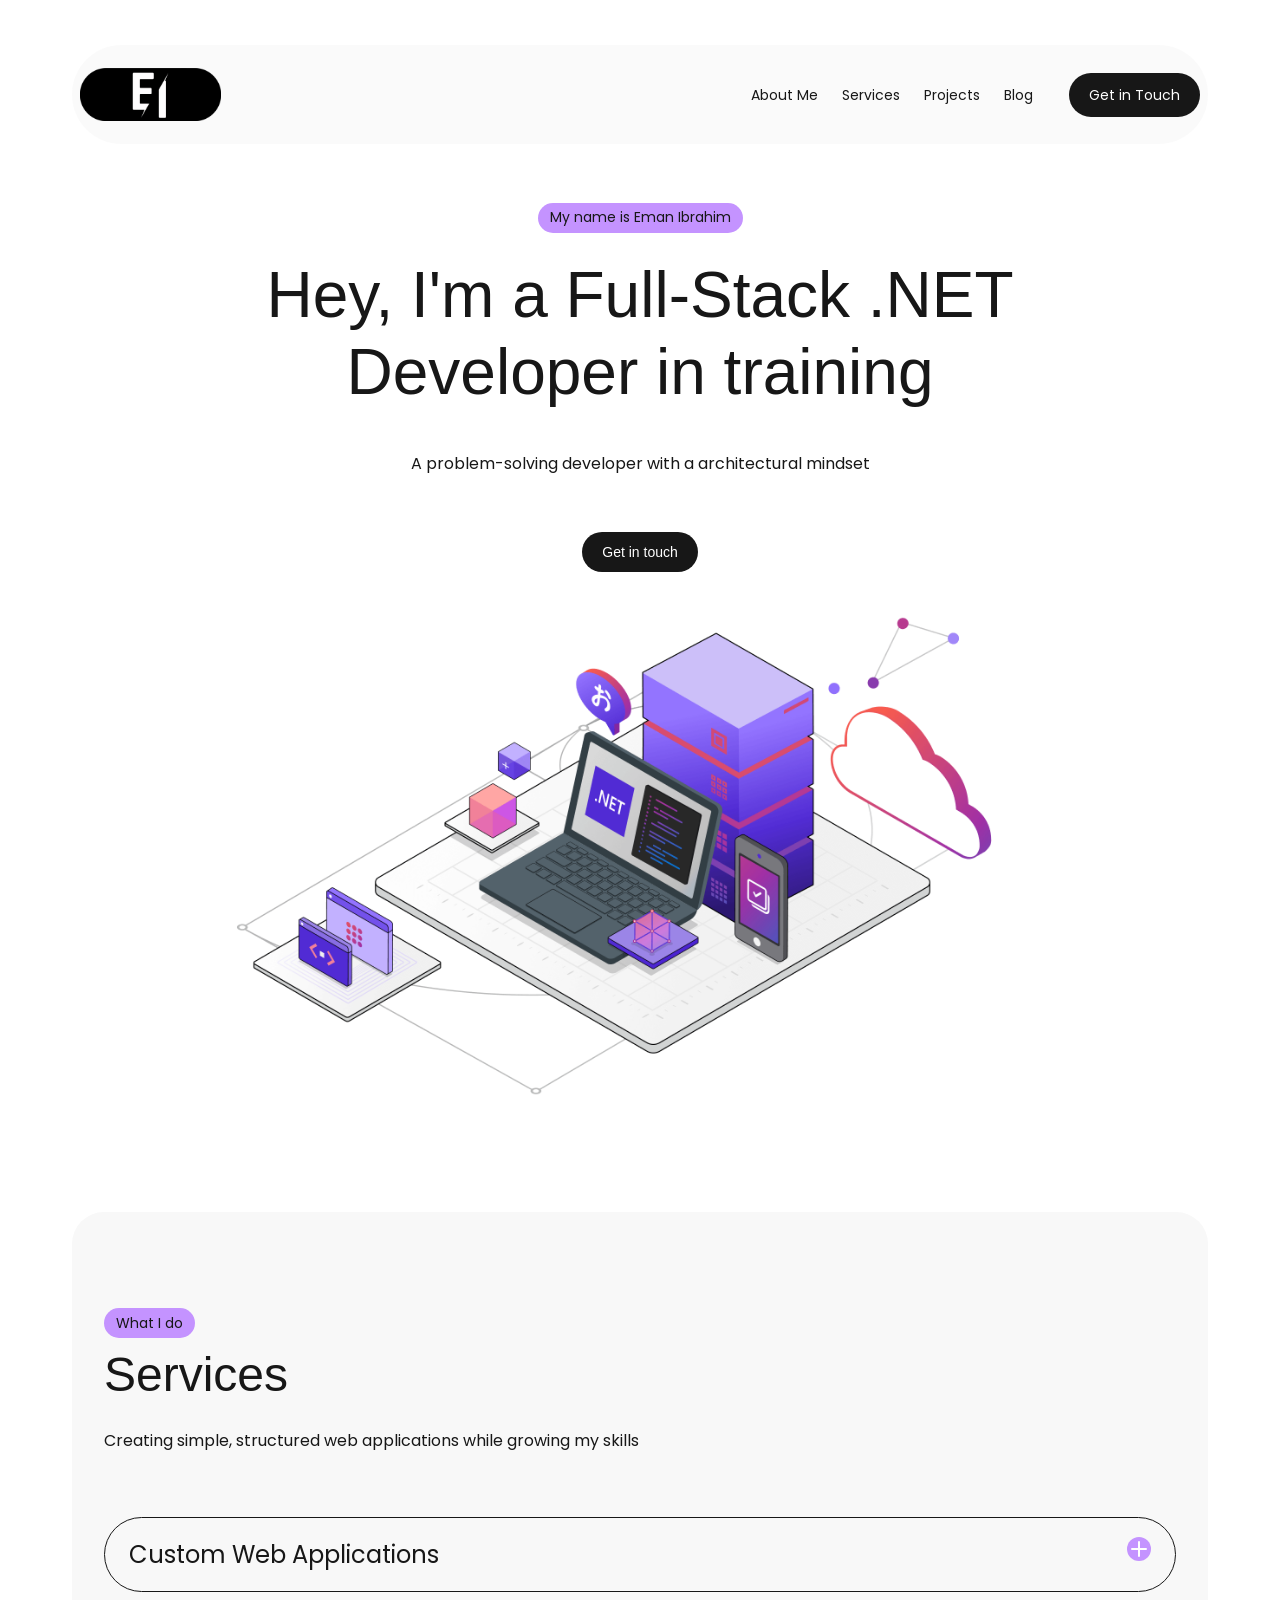
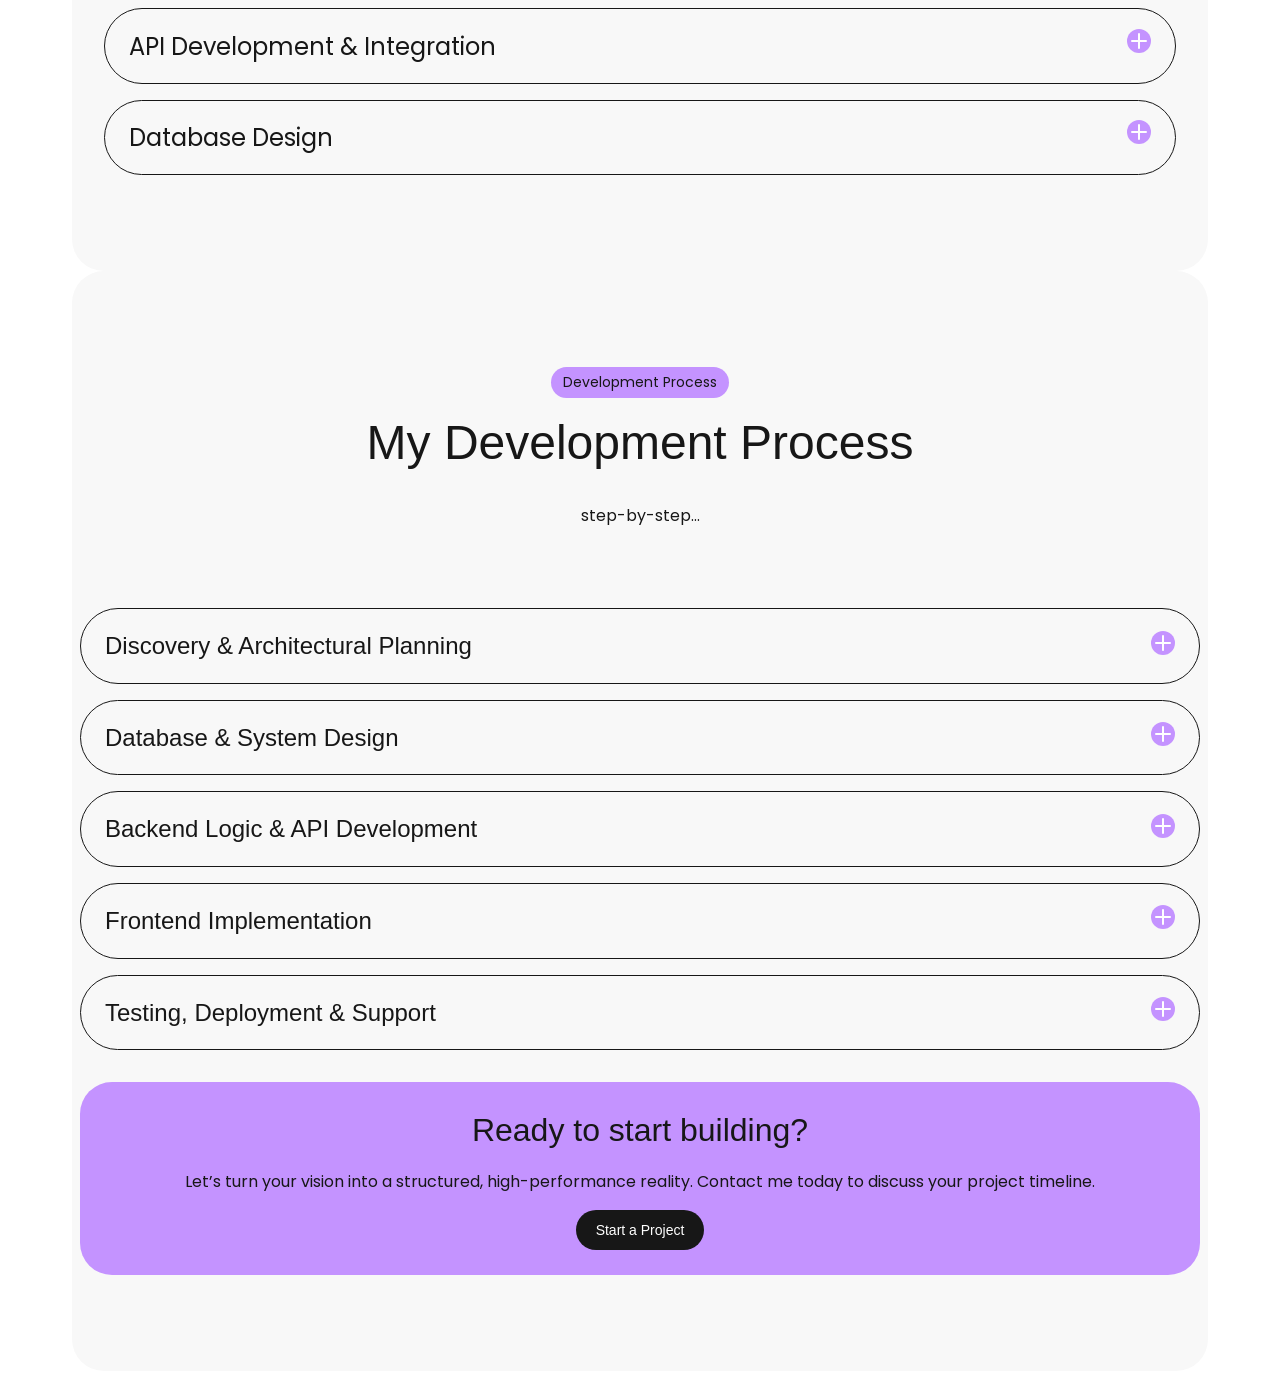
==== index.html @ 338d2e6a "Accordion (prosses-service) - JS/Nav" ====
<!doctype html>
<html lang="en">
  <head>
    <meta charset="UTF-8" />
    <meta name="viewport" content="width=device-width, initial-scale=1.0" />
    <title>Eman Ibrahim</title>
    <link
      rel="icon"
      type="image/x-icon"
      href="./assets/images/icons/favicon-16x16.png"
    />
    <link rel="stylesheet" href="./assets/css/main.css" />
  </head>
  <body>
    <!-- Navigation -->
    <nav id="navigation" class="rounded-none"></nav>

    <main>
      <!-- Hero -->
      <section class="hero flex-column">
        <div class="hero-head flex-column">
          <span class="tag text-tag rounded-none">My name is Eman Ibrahim</span>
          <h1 class="hero-heading">
            Hey, I'm a Full-Stack .NET Developer in training
          </h1>
          <p class="hero-text">
            A problem-solving developer with a architectural mindset
          </p>
          <button class="button button-primary rounded-none">
            Get in touch
          </button>
        </div>
        <img
          src="./assets/images/hero img.png"
          alt="Full-Stack .NET Developer"
          class="hero-img rounded-none"
        />
      </section>

      <!-- Services -->
      <section class="services rounded-corner">
        <div class="services-head flex-column">
          <div class="tag text-tag rounded-none">What I do</div>
          <h2>Services</h2>
          <p class="services-text">
            Creating simple, structured web applications while growing my skills
          </p>
        </div>
        <div class="service-cards-container flex-column js-services"></div>
      </section>

      <!-- Development Process -->
      <section class="process flex-column">
        <article class="process-head flex-column">
          <div class="tag text-tag rounded-none">Development Process</div>
          <h2 class="process-heading">My Development Process</h2>
          <p class="process-text">step-by-step...</p>
        </article>
        <div class="process-container js-process-container"></div>
        <article class="process-contact flex-column rounded-corner">
          <h4 class="process-contact-head">Ready to start building?</h4>
          <p class="procces-contact-text">
            Let’s turn your vision into a structured, high-performance reality.
            Contact me today to discuss your project timeline.
          </p>
          <button class="button button-primary rounded-none">
            Start a Project
          </button>
        </article>
      </section>
    </main>
    <footer id="footer"></footer>

    <!-- Scripts -->
    <script src="./assets/js/services.js"></script>
    <script src="./assets/js/process.js"></script>
    <script src="./assets/js/Accordion.js"></script>

    <script src="./assets/js/main.js"></script>
  </body>
</html>
---- assets/css/main.css ----
/* Font Family */
/* --- Poppins Font Family --- */
/* Regular */
@font-face {
    font-family: 'Poppins';
    src: url('./../fonts/Poppins/Poppins-Regular.ttf') format('truetype');
    font-weight: 400;
    font-style: normal;
    font-display: swap;
}
/* Bold */
@font-face {
    font-family: 'Poppins';
    src: url('./../Fonts/Poppins/Poppins-SemiBold.ttf') format('truetype');
    font-weight: 600;
    font-style: normal;
    font-display: swap;
}
/* Light */
@font-face {
    font-family: 'Poppins';
    src: url('./../Fonts/Poppins/Poppins-Medium.ttf') format('truetype');
    font-weight: 500;
    font-style: normal;
    font-display: swap;
}

/* --- Cairo Font Family --- */
/* Regular */
@font-face {
    font-family: 'Cairo';
    src: url('./../Fonts/Cairo/Cairo-Regular.ttf') format('truetype');
    font-weight: 400;
    font-style: normal;
    font-display: swap;
}
/* Bold */
@font-face {
    font-family: 'Cairo';
    src: url('./../Fonts/Cairo/Cairo-Bold.ttf') format('truetype');
    font-weight: 700;
    font-style: normal;
    font-display: swap;
}
/* Light */
@font-face {
    font-family: 'Cairo';
    src: url('./../Fonts/Cairo/Cairo-Medium.ttf') format('truetype');
    font-weight: 500;
    font-style: normal;
    font-display: swap;
}

/* Color Palette - Typography */
:root {
    /*  Color Palette */
    --white: #ffffff;
    --black: #171717;
    --gray: #f2f2f2;
    --lightgray: #f8f8f8;
    --Lavender: 	#c493ff;

    /*  Typography */
    --En-font: 'Poppins', sans-serif;
    --Ar-font: 'Cairo', sans-serif;
    --textsize-large: clamp(1.125rem, 2vw, 1.5rem);
    --textsize-medium: clamp(1rem, 1.5vw, 1.25rem);
    --textsize-regular: 1rem;
    --textsize-small: 0.875rem;
    --textsize-tiny: 0.75rem;
}

/* Heading Text */
h1, h2, h3, h4, h5, h6 {
    margin: 0;
    font-weight: 500;
    color: var(--black);
    line-height: 1.2;
}

h4 ,h5 ,h6 { line-height: 1.4;  font-weight: 500;}
h1 { font-size: clamp(2rem, 8vw, 4rem); }
h2 { font-size: clamp(1.5rem, 6vw, 3rem); }
h3 { font-size: clamp(1.3rem, 5vw, 2.5rem); }
h4 { font-size: clamp(1.25rem, 4vw, 2rem); }
h5 { font-size: clamp(1.25rem, 3vw, 1.5rem); }
h6 { font-size: clamp(0.875rem, 2vw, 1.25rem); }

/* General Settings */
* {
    box-sizing: border-box;
    background-color: transparent;
}

body {
    padding: 0 5%;
    color: var(--black);
    font-family: var(--En-font);
}

/* Section */
section {
    padding-top: 6rem;
    padding-bottom: 6rem;
}

/* Links&Lists */
a {
    text-decoration: none;
    color: var(--black);
}

ul {
    list-style: none;
}

/* Utility Class */
.flex-column {
    display: flex;
    flex-direction: column;
}

.rounded-black {
    border: 1px solid var(--black);
    border-radius: 100rem; 
}

.rounded-none {
    border: none;
    border-radius: 100rem; 
}

.rounded-corner {
    border-radius: 2rem; 
}
.rounded-corner-black {
    border-radius: 3rem; 
    border: 1px solid var(--black);
}

/* Tags */
.tag {
    background-color: var(--Lavender); 
    color: var(--black);
    display: inline-block;
    font-size: var(--textsize-small);
}

.text-tag {
    padding: 0.3rem 0.75rem;
    font-weight: 400;
}

.tool-tag {
    padding: 0.25rem 0.75rem;
    font-weight: 700;
}

/* Buttons */
.button {
    cursor: pointer;
    padding: clamp(0.5rem, 1vw, 0.75rem) clamp(1rem, 3vw, 1.25rem);
    font-size: clamp(var(--textsize-tiny), 2vw, var(--textsize-small));
}

.button-primary {
    background-color: var(--black);
    color: var(--white);
}

.button-secondary {
    background-color: transparent;
    color: var(--black);
}

/* Buttons Hover */
.button-primary:hover{
    color: var(--Lavender);
}

.button-secondary:hover {
    background-color: var(--black);
    color: var(--white);
}

/* Button Link */
.button-link {
    color: var(--black);
    padding: 0.25rem 0;
    font-size: var(--textsize-regular);

    display: flex;
    align-items: center;
    gap: 0.5rem;
    margin-top: 1.5rem;
}

.button-link:hover {
    color: var(--Lavender);
}

/* Accordion-icon */
.accordion-icon svg {
    color: var(--white);
    background-color: var(--Lavender);
}
.accordion-icon svg:hover {
    transition: 0.3s;
    transform: rotate(90deg);
}

/* navigation */
nav {
    display: flex;
    position: sticky;
    justify-content: space-between;
    top: 5%;
    width: 100%;
    align-items: center;
    background: rgba(248, 248, 248, 0.75);
    backdrop-filter: blur(12px);
    padding: 1.3rem 0.5rem;
}

.nav-logo {
    width: 8.8rem;
    display: block;
}

.nav-left {
    display: flex;
    align-items: center;
    justify-content: space-between;
}

.nav-link {
    padding: 0.5rem 0.75rem;
    font-size: var(--textsize-small);
}

.nav-link:hover {
    background-color: var(--Lavender);
}

#nav-button{padding-left: 1.5rem;}

/* Hamburger Menu */
.ham-menu {
    display: none;
}

@media (max-width: 768px) {
    .ham-menu {
        display: block;
        
    }
    .nav-left {
        position: fixed;
        display: flex;
        flex-direction: column;
        width: 100%;
        background-color: var(--lightgray);
        padding: 2rem 0;
        border-radius: 2rem;
        top: -500%;
        gap: 1rem;
        transition: 0.6s;
    }
    .nav-link {font-size: var(--textsize-medium);}
    .nav-left.active{ top: 100%;}

}

/* Hero Section */
.hero, .hero-head{
    align-items: center;
    max-width: 65rem;
    margin-right: auto;
    margin-left: auto;
    text-align: center;
    gap: 1.5rem;
}

.hero-text {
    margin-bottom: 2rem;
}

.hero-img {
    max-width: 100%;
    border-radius: 2rem;
}

/* Services Section */
.services {
    background-color: var(--lightgray);
    padding: 6rem 2rem;
}

.services-head {
    gap: 0.5rem;
    align-items: flex-start;
    margin-bottom: 3rem;
}

.service-cards-container {
    gap: 1rem;
}

.service-card-name {
    padding: 1.2rem 1.5rem;
    display: flex;
    justify-content: space-between;
}

.service-name, .service-description  {
    font-size: var(--textsize-large); 
    margin: 0;
}

.service-card-body {
    display: grid;
    grid-template-columns: repeat(2, 1fr);
    align-items: center;
    gap: 4rem;
    padding: 1.5rem;
}

.service-description {
    font-size: var(--textsize-medium);
}

.service-img {
    aspect-ratio: 15/9;
    object-fit: cover;
    width: 100%;
    height: 100%;
}

.service-card-content {
    align-items: flex-start; 
    gap: clamp(0.5rem, 2vw, 1.5rem);  
    padding: 1.5rem;
}

@media (max-width: 768px) {
    .service-card-body, .service-card-body.active {
        grid-template-columns:1fr;
    }
}

/* Development Process section */
.process{
    background-color: var(--lightgray);
    border-radius: 2rem;
    gap: 2rem;
}

.process-head, .process-container, .process-contact {
    max-width: 70rem;
    margin-right: auto;
    margin-left: auto;
    width: 100%;
} 

.process-head {
    display: flex;
    flex-direction: column;
    align-items: center;
    gap: 1rem;
    margin-bottom: 2rem;

}

.process-container {
    display: grid;
    grid-template-columns: 100%;
    grid-row-gap: 1rem;
}

.process-card {
    border: 1px solid var(--black);
}

.process-card-head {
    display: flex;
    justify-content: space-between;
    padding: 1.25rem 1.5rem;
    transition: max-height 0.3s ease-out, padding 0.3s ease;
    align-items: center;
}

.process-card:has(.process-card-body.active) .accordion-icon svg {
    transform: rotate(-45deg);
    transition: transform 0.3s ease;
}
.process-card-body {
    padding: 0 1.5rem 1rem 1.5rem;
}

.process-contact {
    background-color: var(--Lavender);
    align-items: center;
    text-align: center;
    padding: clamp(0.5rem, 2vw, 2.5rem)  0;
}

/* Accordion for poth process / service */
.process-card-body, .service-card-body{
    display: none;
}

.process-card-body.active, .service-card-body.active {
    display: grid;
}
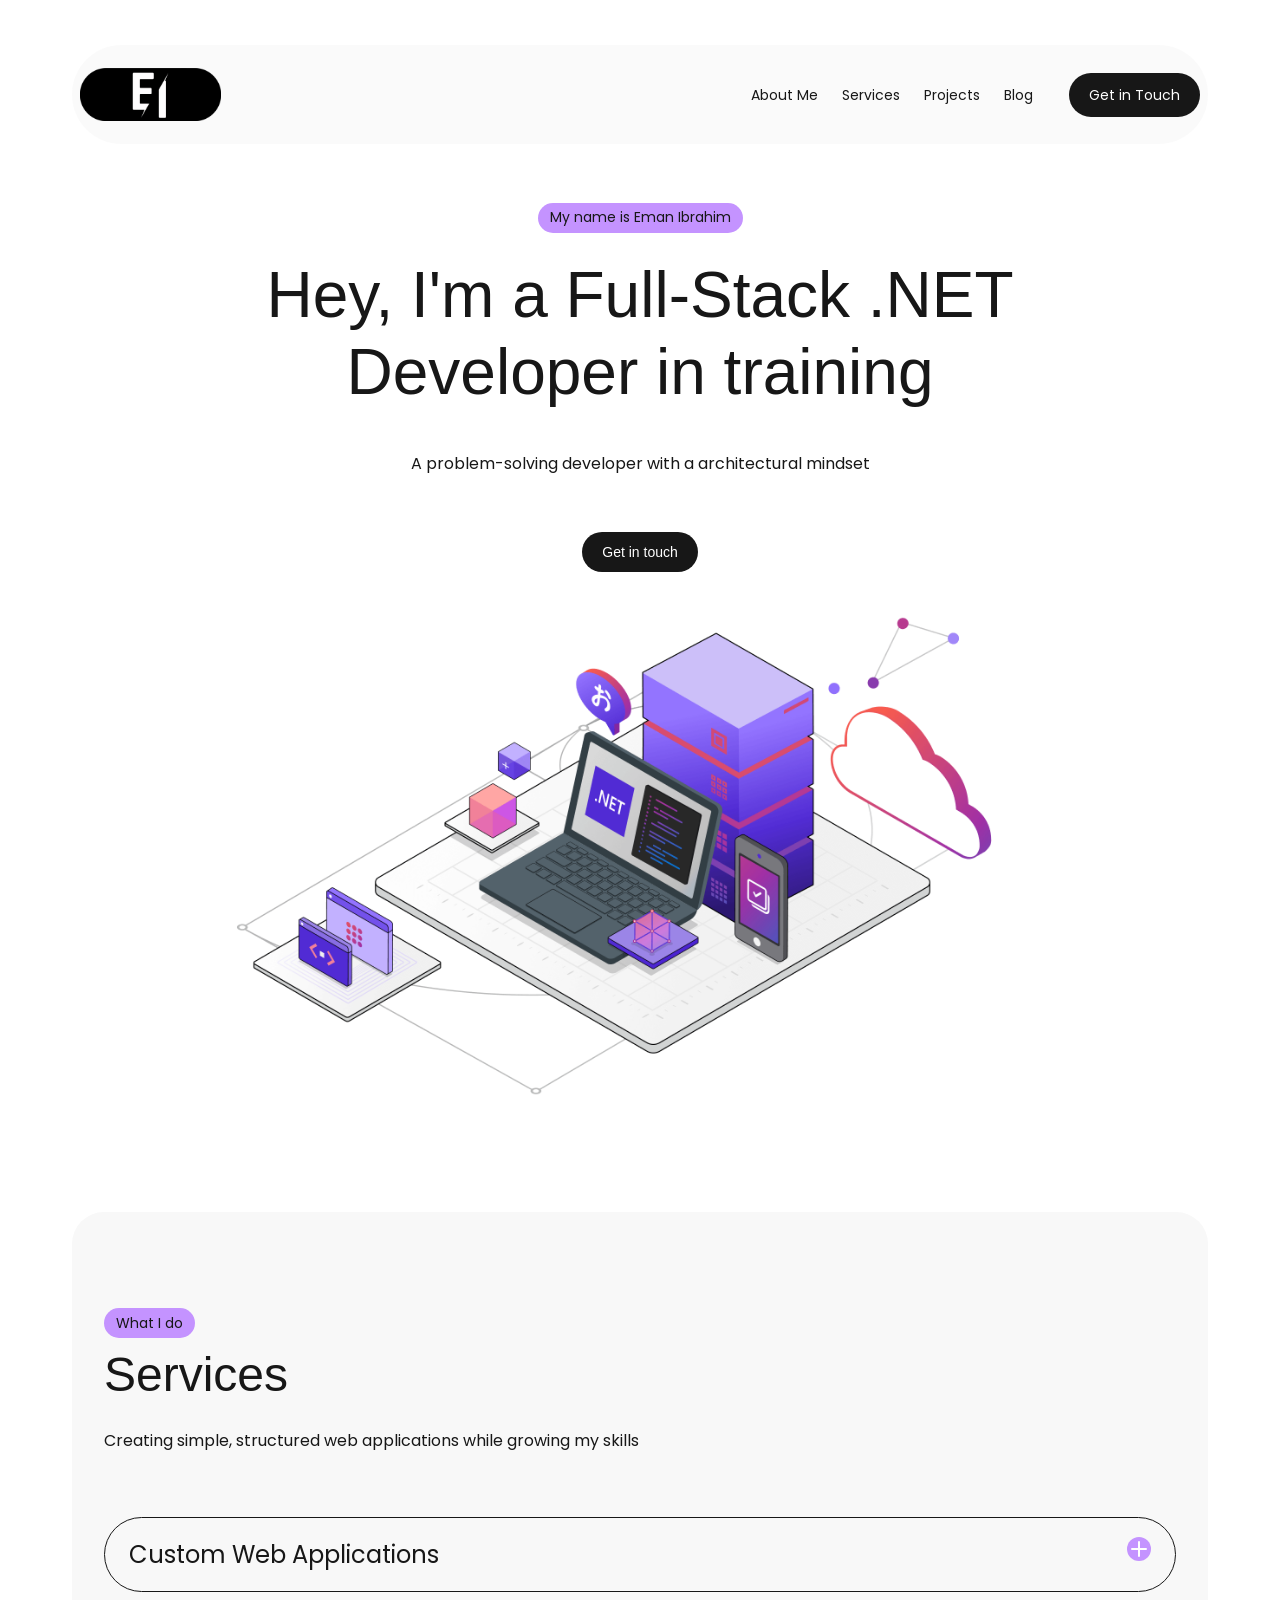
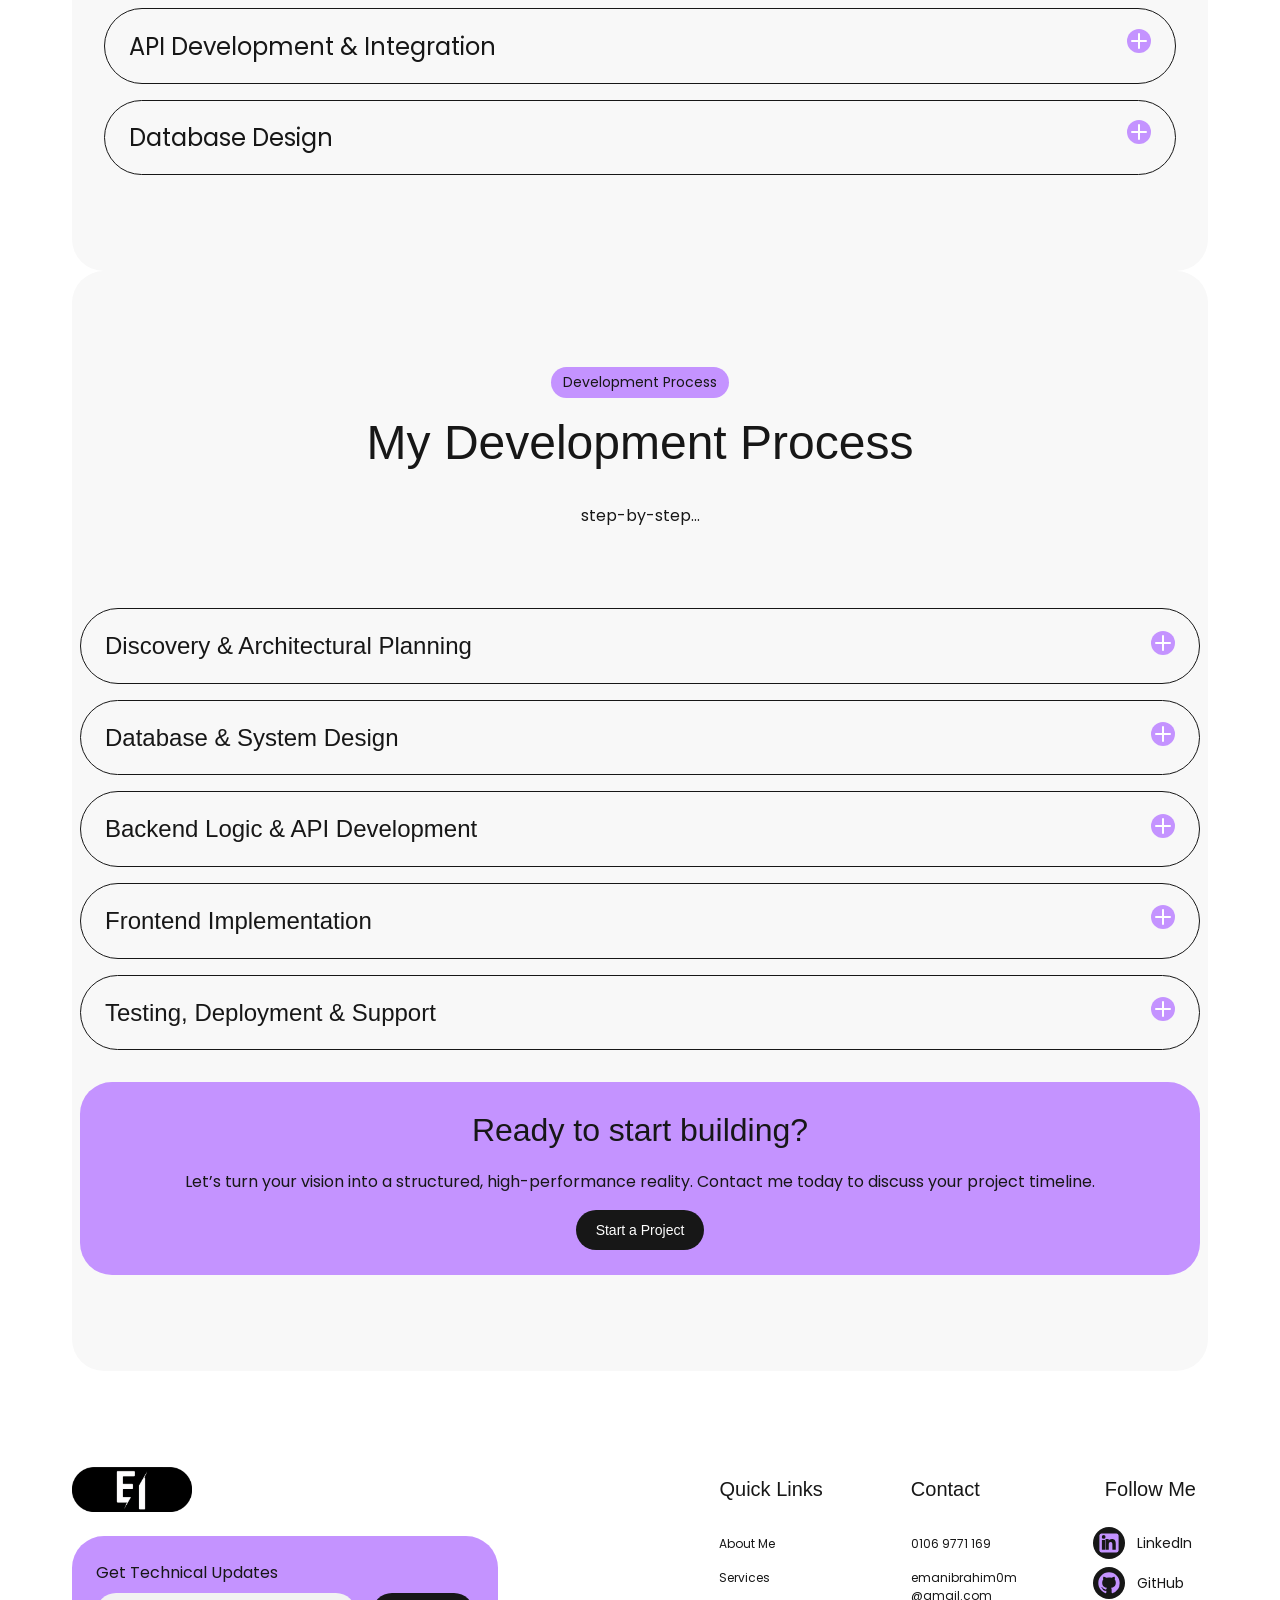
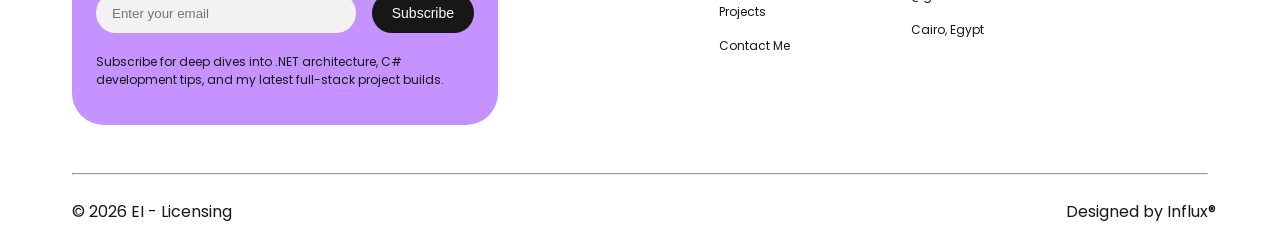
==== commit 426ae0dd: "Footer" ====
--- a/index.html
+++ b/index.html
@@ -69,7 +69,7 @@
         </article>
       </section>
     </main>
-    <footer id="footer"></footer>
+    <div class="footer-container"></div>
 
     <!-- Scripts -->
     <script src="./assets/js/services.js"></script>
--- a/assets/css/main.css
+++ b/assets/css/main.css
@@ -207,6 +207,30 @@
 .accordion-icon svg:hover {
     transition: 0.3s;
     transform: rotate(90deg);
+}
+
+/* Social Links */
+.social-link {
+    display: flex;
+    align-items: center;
+    gap: 0.75rem;
+    color: var(--black);
+    font-size: var(--textsize-small);
+    margin-bottom: 0.5rem;
+}
+
+.social-link svg {
+    color: var(--Lavender);
+    width: 2rem;
+    height: 2rem;
+    display: block;
+    background-color: var(--black);
+    border-radius: 100rem;
+    padding: 0.2rem;
+}
+
+.social-link:hover {
+    filter: brightness(1.5);
 }
 
 /* navigation */
@@ -393,6 +417,7 @@
     transform: rotate(-45deg);
     transition: transform 0.3s ease;
 }
+
 .process-card-body {
     padding: 0 1.5rem 1rem 1.5rem;
 }
@@ -413,4 +438,104 @@
     display: grid;
 }
 
-
+.process-card:hover, .service-card:hover {
+    cursor: pointer;
+}
+
+/* Footer */
+footer {
+    display: grid;
+    grid-template-columns: 0.60fr 1fr; 
+    justify-content: end;
+    margin-top: 6rem;
+}
+
+.footer-left {
+    display: grid;
+    grid-template-columns: repeat(3, max-content); 
+    gap: clamp(1.5rem, 5vw, 7.5rem);
+    flex-wrap: wrap;
+    justify-content: flex-end;
+}
+
+.footer-link-list {
+    display: flex;
+    flex-direction: column;
+    align-items: flex-start;
+}
+
+.footer-link, .footer-heading{
+    color: var(--black);
+    padding: 0.5rem 0.75rem;
+    border-radius: 100rem;
+}
+
+.footer-heading {
+    margin-bottom: 1rem;}
+
+.footer-link:hover {
+    background-color: var(--Lavender);
+}
+
+.footer-right {
+    gap: 1.5rem;
+}
+
+.footer-logo{
+    width: 7.5rem;
+    display: block;
+}
+
+.footer-newsletter {
+    background-color: var(--Lavender);
+    padding: 1.5rem;
+    gap: .5rem;
+}
+
+.footer-form {
+    display: grid;
+    grid-template-columns: 1fr max-content;
+    gap: clamp(0.5rem, 2vw, 1rem);
+}
+
+.footer-input {
+    border: none;
+    background-color: var(--gray);
+    border-radius: 100rem;
+    padding: 0.5rem 1rem;
+    width: 100%;
+    box-sizing: border-box;
+}
+
+.footer-input:focus {
+    outline: 0;
+    box-shadow: 0 0 2px 0 rgba(0, 0, 0, 0.75);
+}
+
+.footer-text, .footer-link {
+    font-size: var(--textsize-tiny);
+}
+
+@media (max-width: 768px) {
+    footer {
+        grid-template-columns: 1fr;
+        gap: 2.5rem; 
+    }
+    .footer-left {
+        justify-content: space-around;
+        gap:  clamp(0.5rem, 2vw, 2rem);
+        
+    }
+}
+
+@media (max-width: 480px) {
+    .footer-left {
+        grid-template-columns: repeat(2, 1fr);
+    }
+    .footer-form {
+        grid-template-columns: 1fr;
+    }
+}
+
+#end p { display: inline-block; } 
+#end p:last-child { position: absolute; right: 5% }
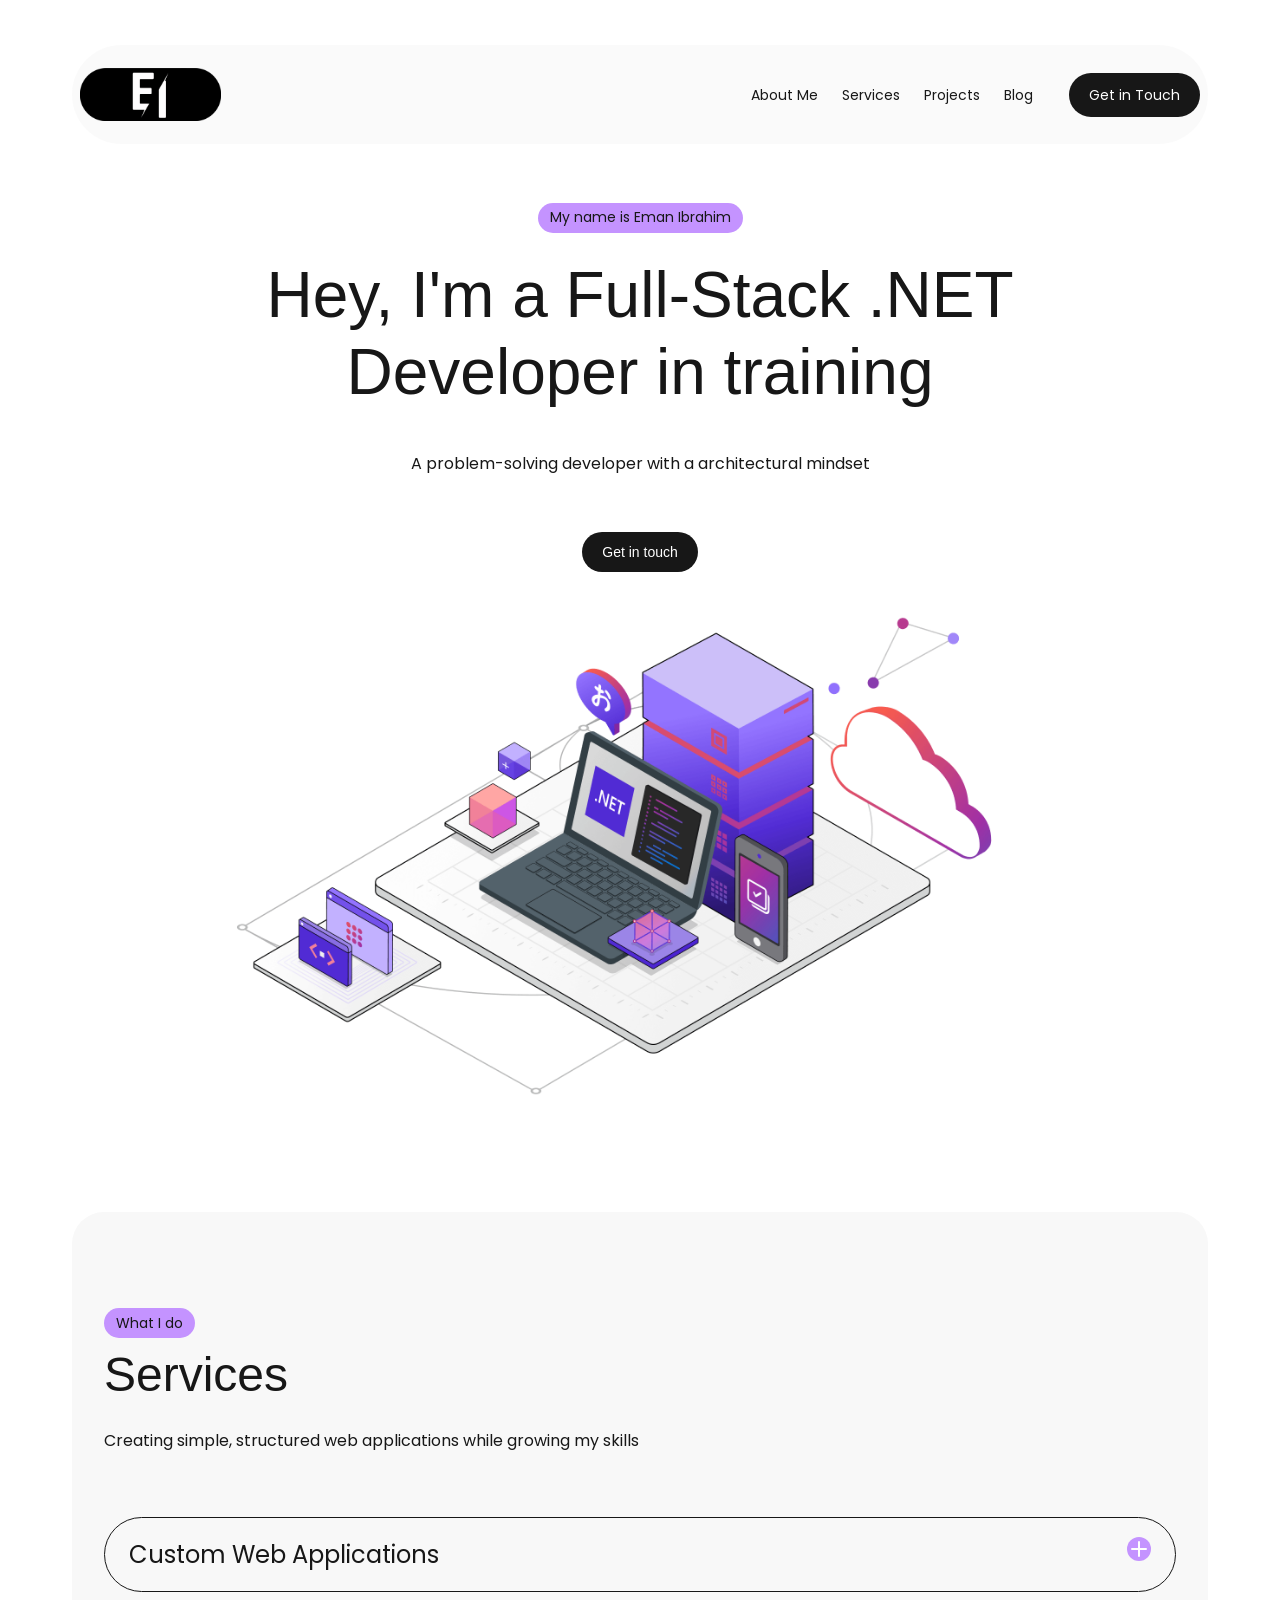
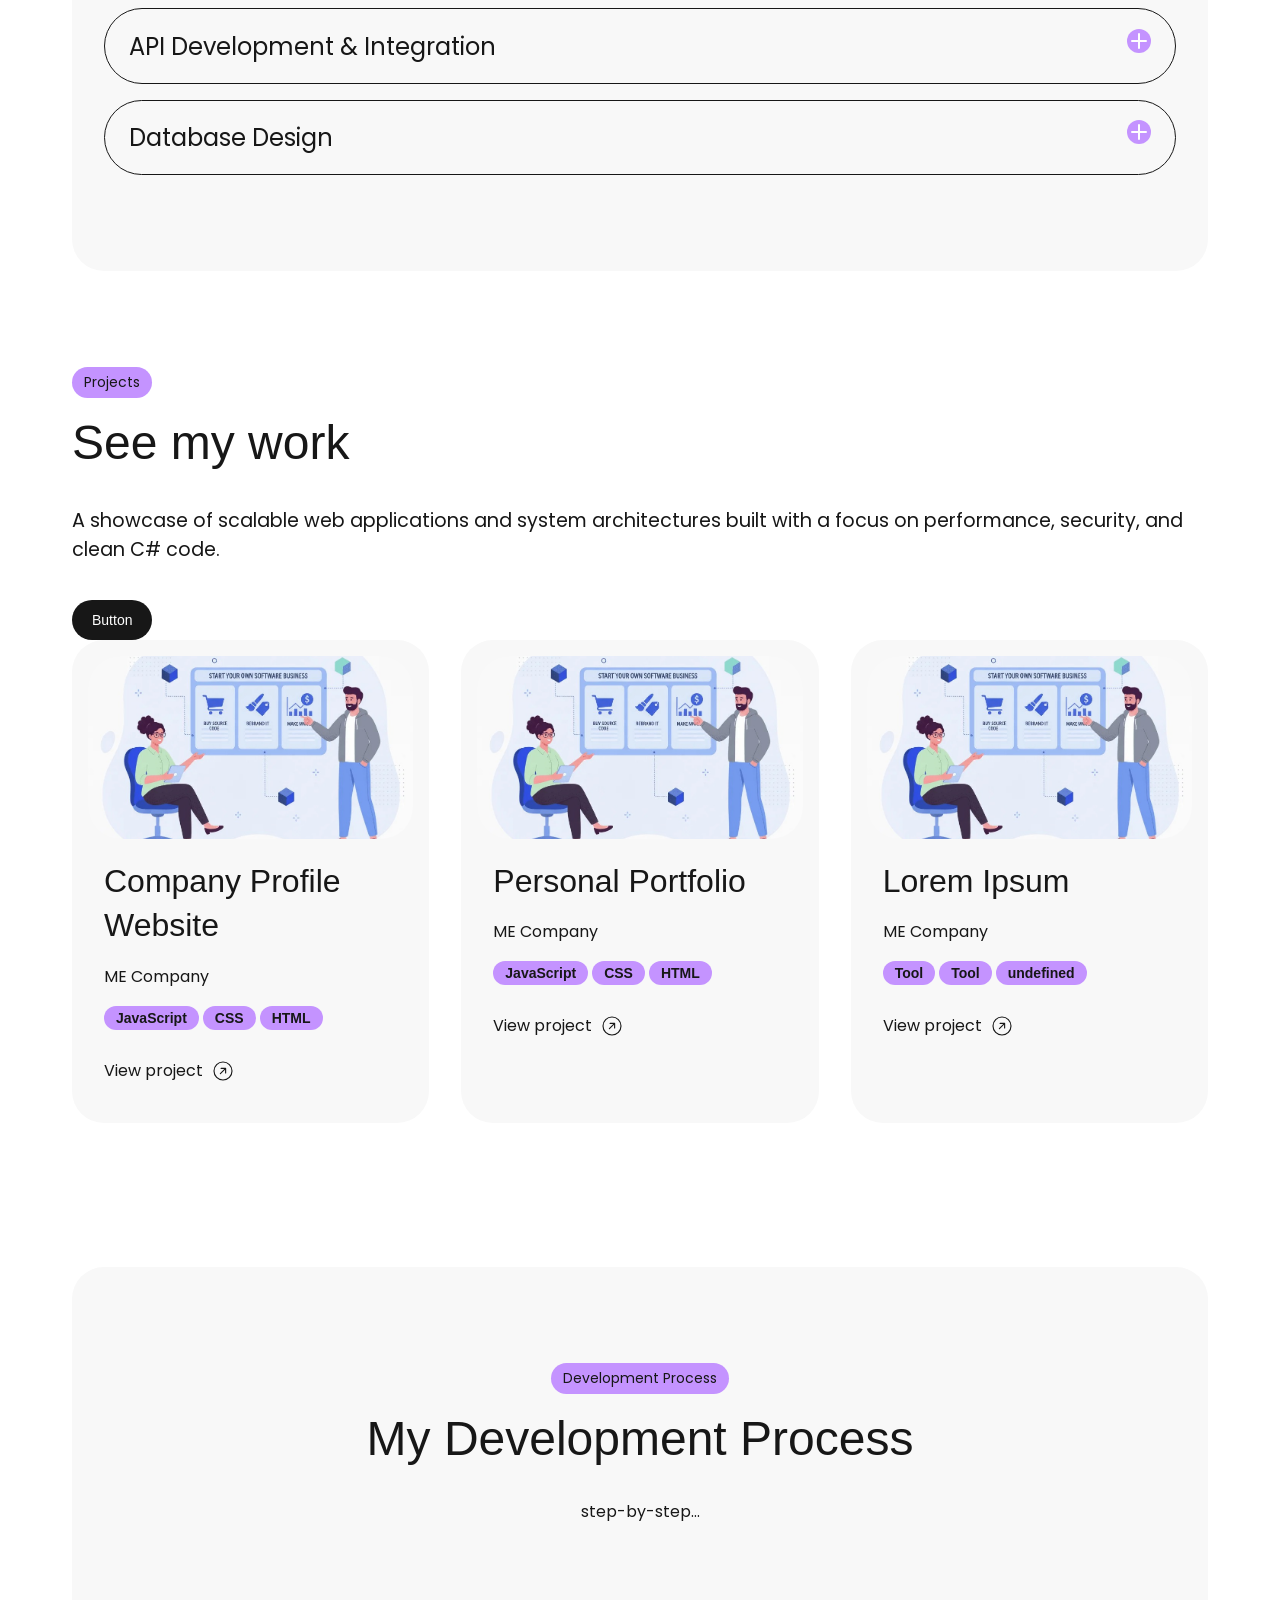
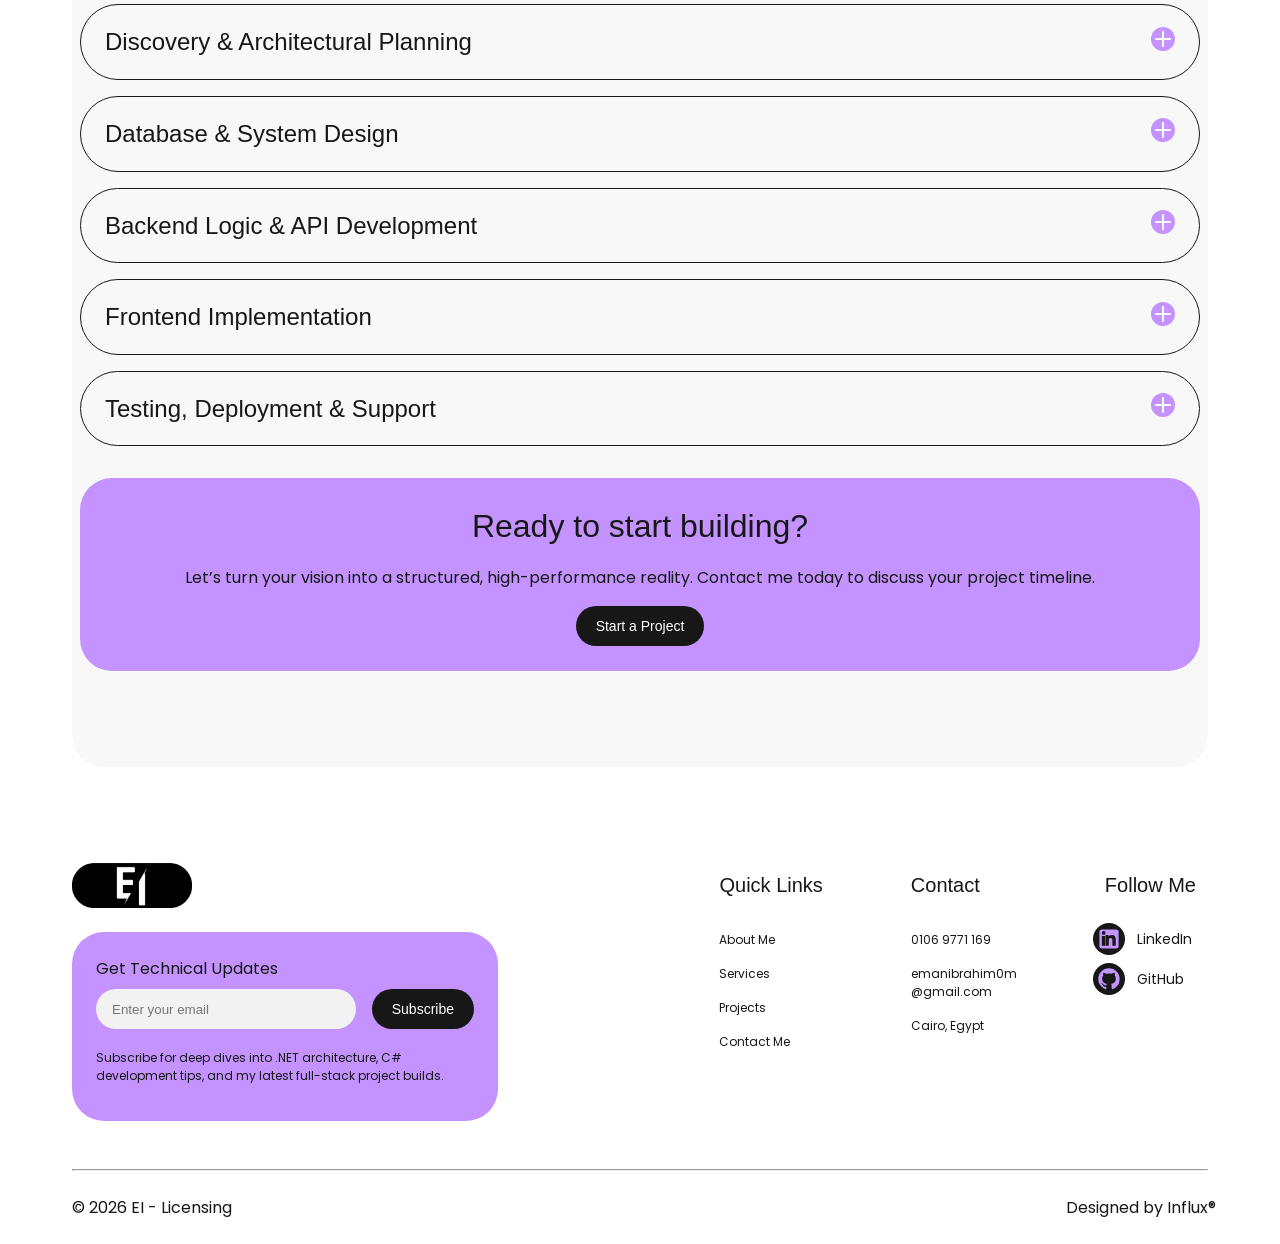
==== commit b09455f4: "Projects Section" ====
--- a/index.html
+++ b/index.html
@@ -49,6 +49,22 @@
         <div class="service-cards-container flex-column js-services"></div>
       </section>
 
+      <!-- Projects -->
+      <section class="Projects">
+        <div class="projects-head">
+          <div class="project-head-left flex-column">
+            <div class="tag text-tag rounded-none">Projects</div>
+            <h2 class="projects-heading">See my work</h2>
+            <p class="project-head-text">
+              A showcase of scalable web applications and system architectures
+              built with a focus on performance, security, and clean C# code.
+            </p>
+          </div>
+          <button class="button button-primary rounded-none">Button</button>
+          <div class="project-cards-container js-project-cards-container"></div>
+        </div>
+      </section>
+
       <!-- Development Process -->
       <section class="process flex-column">
         <article class="process-head flex-column">
@@ -75,6 +91,7 @@
     <script src="./assets/js/services.js"></script>
     <script src="./assets/js/process.js"></script>
     <script src="./assets/js/Accordion.js"></script>
+    <script src="./assets/js/Projects.js"></script>
 
     <script src="./assets/js/main.js"></script>
   </body>
--- a/assets/css/main.css
+++ b/assets/css/main.css
@@ -83,7 +83,7 @@
 h2 { font-size: clamp(1.5rem, 6vw, 3rem); }
 h3 { font-size: clamp(1.3rem, 5vw, 2.5rem); }
 h4 { font-size: clamp(1.25rem, 4vw, 2rem); }
-h5 { font-size: clamp(1.25rem, 3vw, 1.5rem); }
+h5 { font-size: clamp(1rem, 3vw, 1.5rem); }
 h6 { font-size: clamp(0.875rem, 2vw, 1.25rem); }
 
 /* General Settings */
@@ -372,6 +372,67 @@
     }
 }
 
+/* Projects */
+.projects-head {
+    display: flex;
+    justify-content: space-between;
+    align-items: flex-end;
+    flex-wrap: wrap;
+    margin-bottom: 3rem;
+}
+
+.project-head-left {
+    gap: 1rem;
+    align-items: flex-start; 
+    margin-bottom: 1rem;
+}
+
+.project-head-text {
+    font-size: var(--textsize-medium);
+}
+
+.project-cards-container {
+    display: grid;
+    grid-template-columns: repeat(3, 1fr);
+    gap: 2rem;
+}
+
+.project-card {
+    padding: 1rem; 
+    background-color: var(--lightgray);
+}
+
+.project-card:hover {
+    border: 1px solid var(--black);
+}
+
+.project-link {
+    justify-content: right;
+}
+
+.project-img {
+    aspect-ratio: 16 / 9;
+    width: 100%;
+    object-fit: cover;
+}
+
+.project-description {
+    padding: 1.25rem 1rem;
+}
+
+@media (max-width: 768px) {
+    .project-cards-container {
+        grid-template-columns: repeat(2, 1fr);
+    }
+}
+@media (max-width: 568px) {
+    .project-cards-container {
+        grid-template-columns: 1fr;
+        gap: 2rem;
+
+    }
+}
+
 /* Development Process section */
 .process{
     background-color: var(--lightgray);
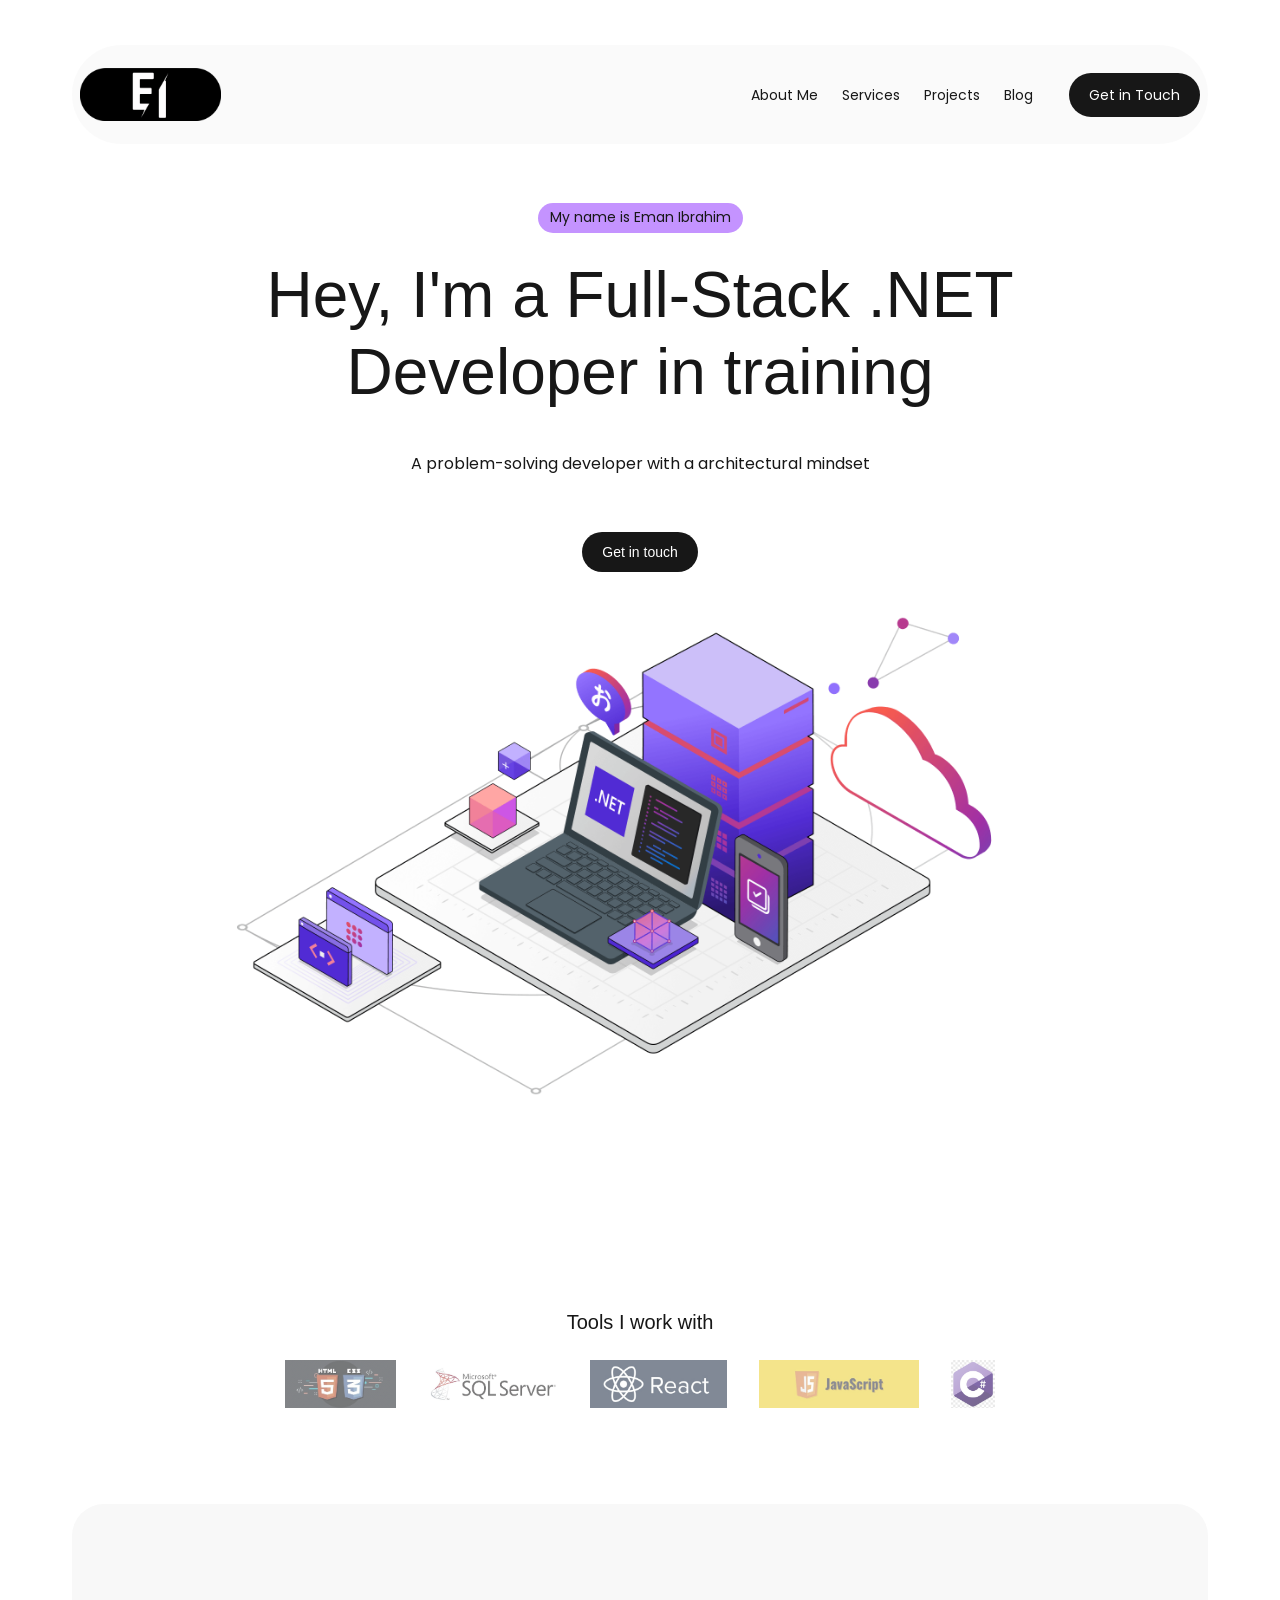
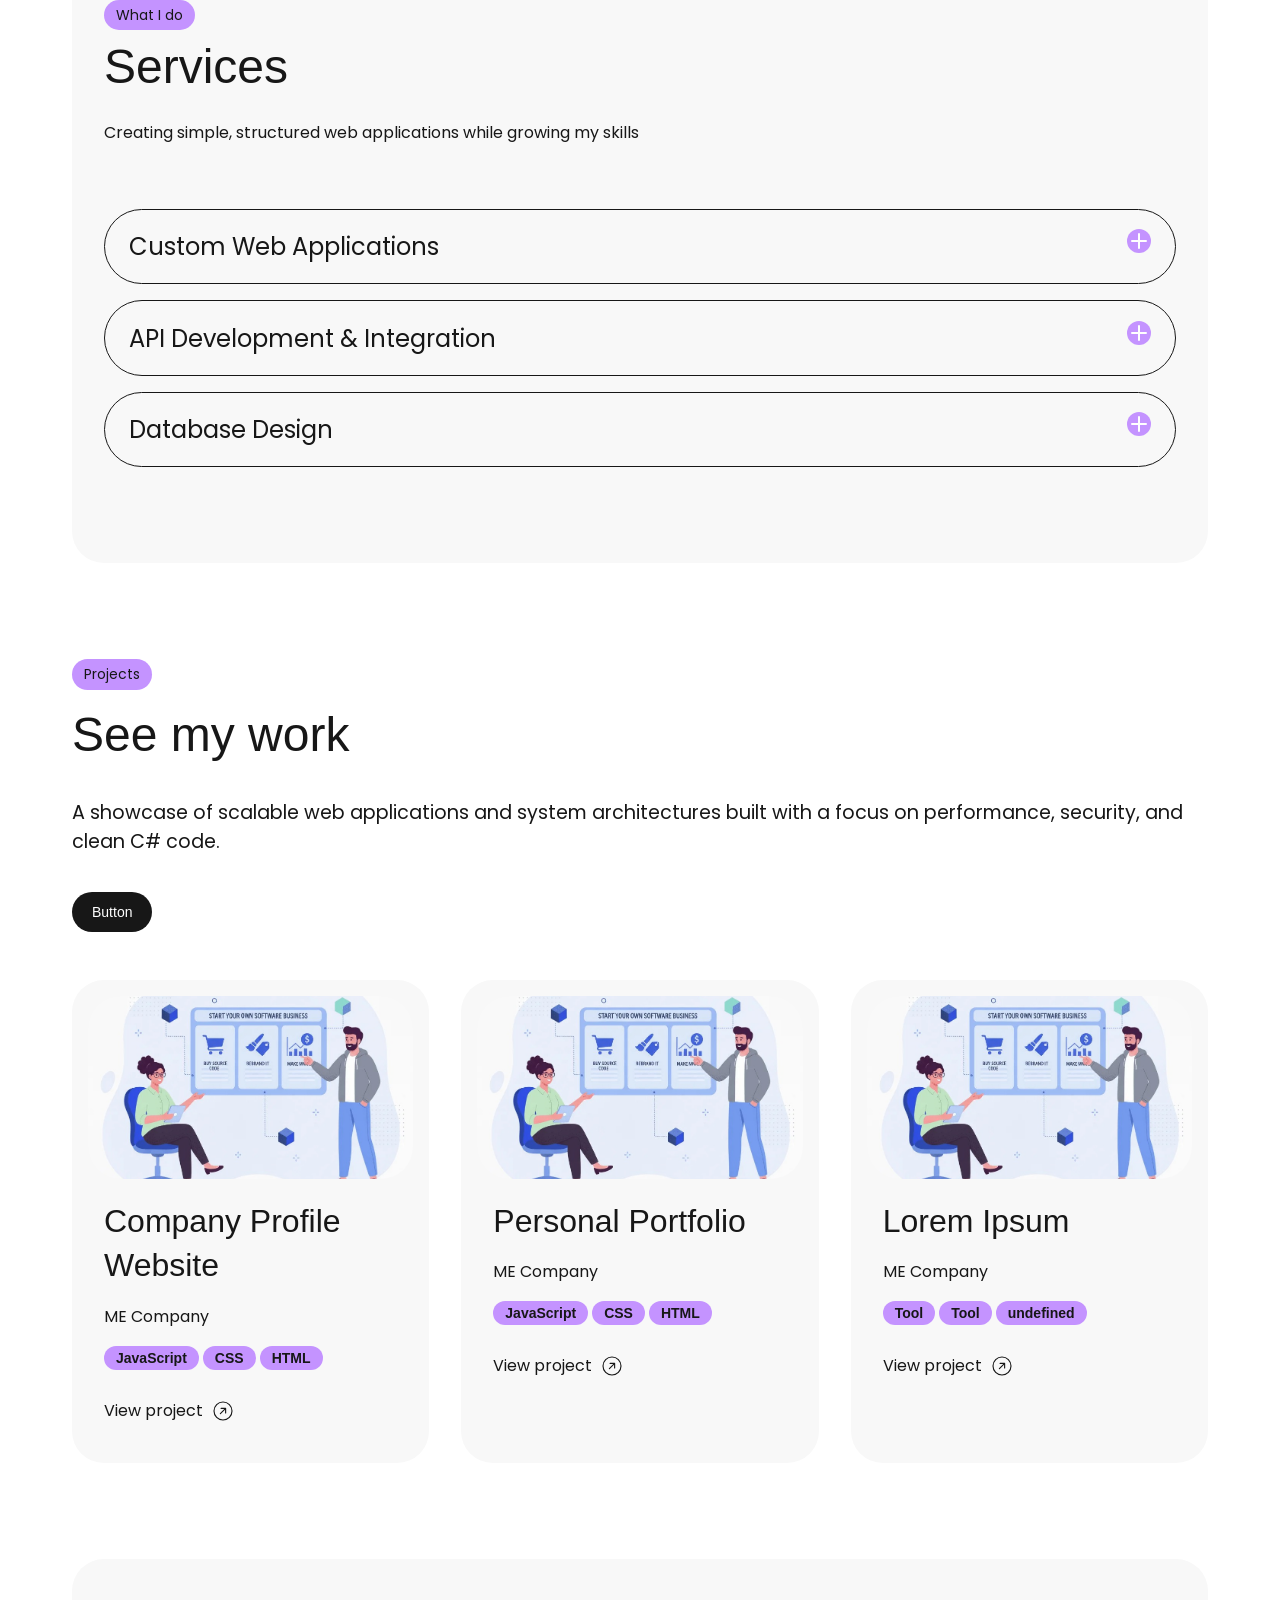
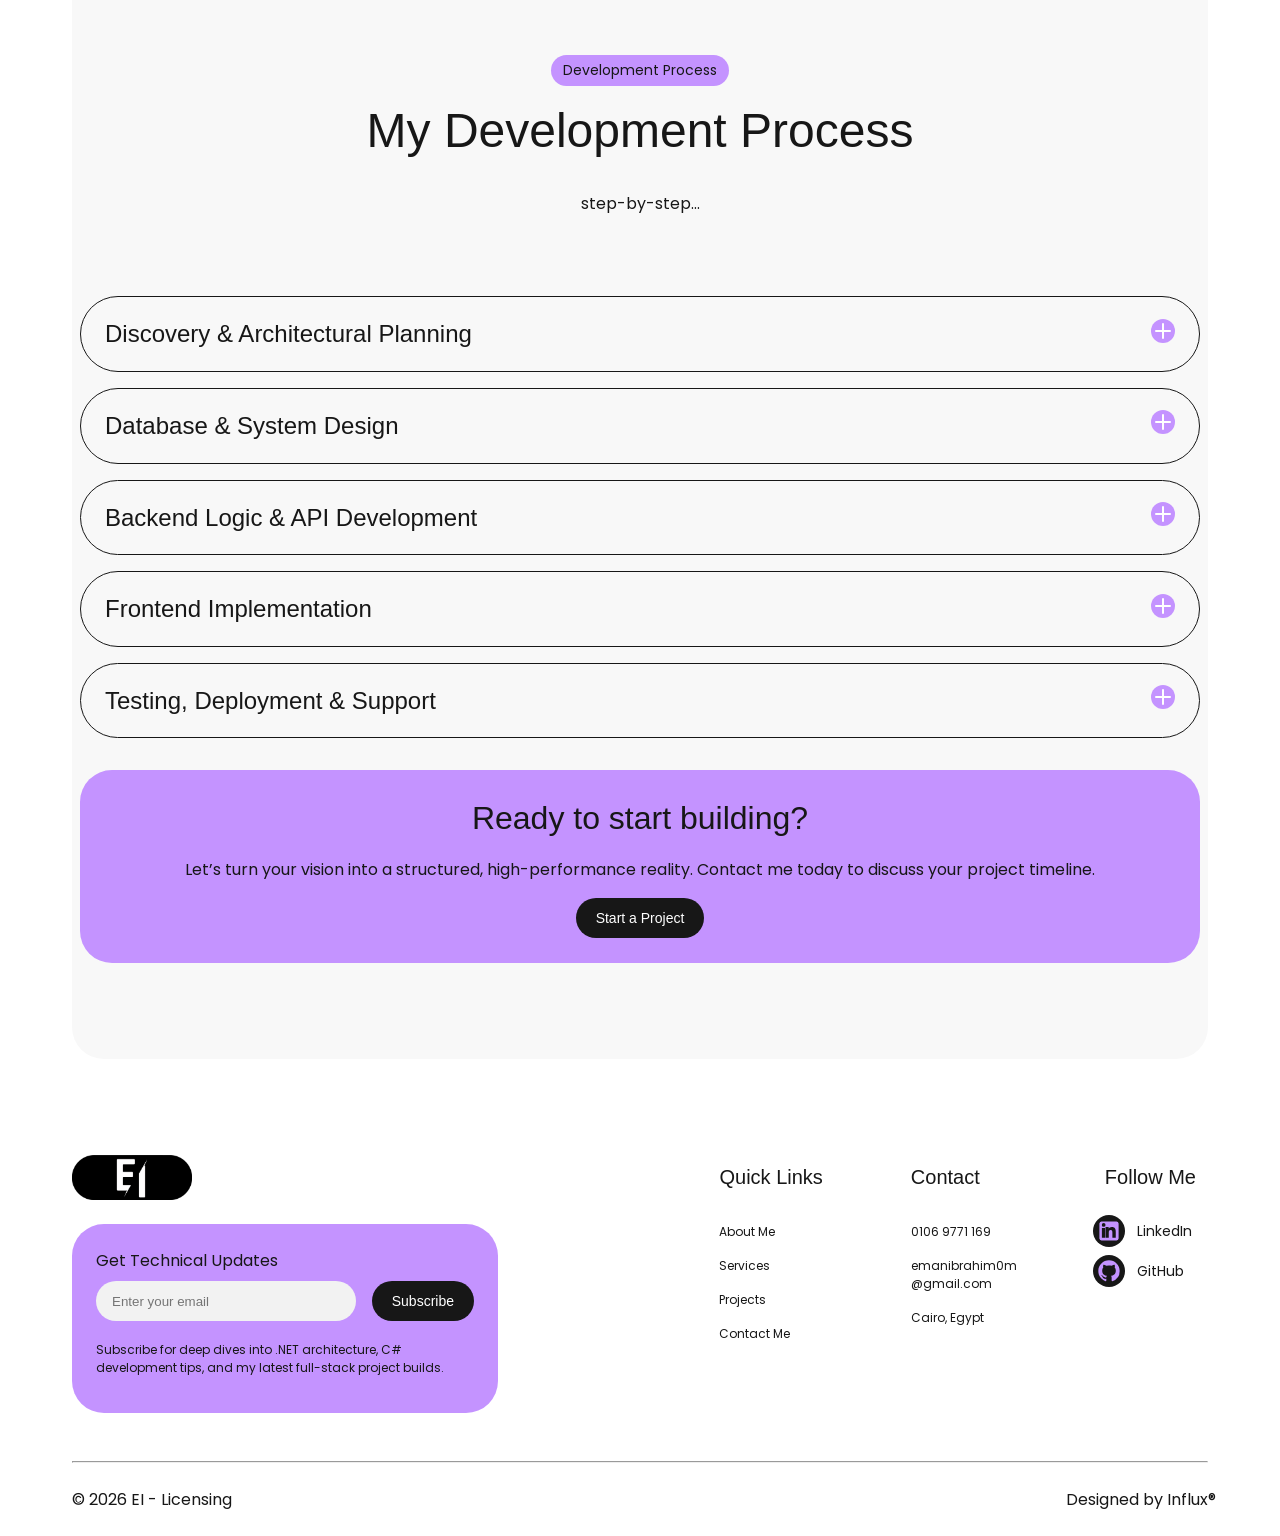
==== commit facefb2f: "Logos Section" ====
--- a/index.html
+++ b/index.html
@@ -37,6 +37,38 @@
         />
       </section>
 
+      <!-- Logos Section -->
+      <section class="logo-componant flex-column">
+        <h6 class="logo-componant-header">Tools I work with</h6>
+        <div class="logos-icons">
+          <img
+            class="tool-logo"
+            src="./assets/images/logos/html-css-logo.jpg"
+            alt="Html css logo"
+          />
+          <img
+            class="tool-logo"
+            src="./assets/images/logos/sql-server-logo.jpg"
+            alt="sql server logo"
+          />
+          <img
+            class="tool-logo"
+            src="./assets/images/logos/react-logo.jpg"
+            alt="react logo"
+          />
+          <img
+            class="tool-logo"
+            src="./assets/images/logos/javascript-logo.jpg"
+            alt="javascript logo"
+          />
+          <img
+            class="tool-logo"
+            src="./assets/images/logos/c logo.jpg"
+            alt="C# logo"
+          />
+        </div>
+      </section>
+
       <!-- Services -->
       <section class="services rounded-corner">
         <div class="services-head flex-column">
@@ -61,8 +93,8 @@
             </p>
           </div>
           <button class="button button-primary rounded-none">Button</button>
-          <div class="project-cards-container js-project-cards-container"></div>
         </div>
+        <div class="project-cards-container js-project-cards-container"></div>
       </section>
 
       <!-- Development Process -->
--- a/assets/css/main.css
+++ b/assets/css/main.css
@@ -314,6 +314,35 @@
     border-radius: 2rem;
 }
 
+/* Logos Section */
+.logo-componant {
+    align-items: center; 
+    gap: 1.5rem;
+}  
+
+.logos-icons {
+    display: flex;
+    gap: 2rem;
+}
+
+.tool-logo {
+    height: 3rem;
+    width: auto;
+    opacity: 0.6;
+    filter: grayscale(30%);
+}
+
+.tool-logo:hover {
+    opacity: 1;
+    filter: grayscale(0%);
+}
+
+@media (max-width: 768px) {
+    .logos-icons {
+        gap: 0.5rem;
+    } 
+}
+
 /* Services Section */
 .services {
     background-color: var(--lightgray);
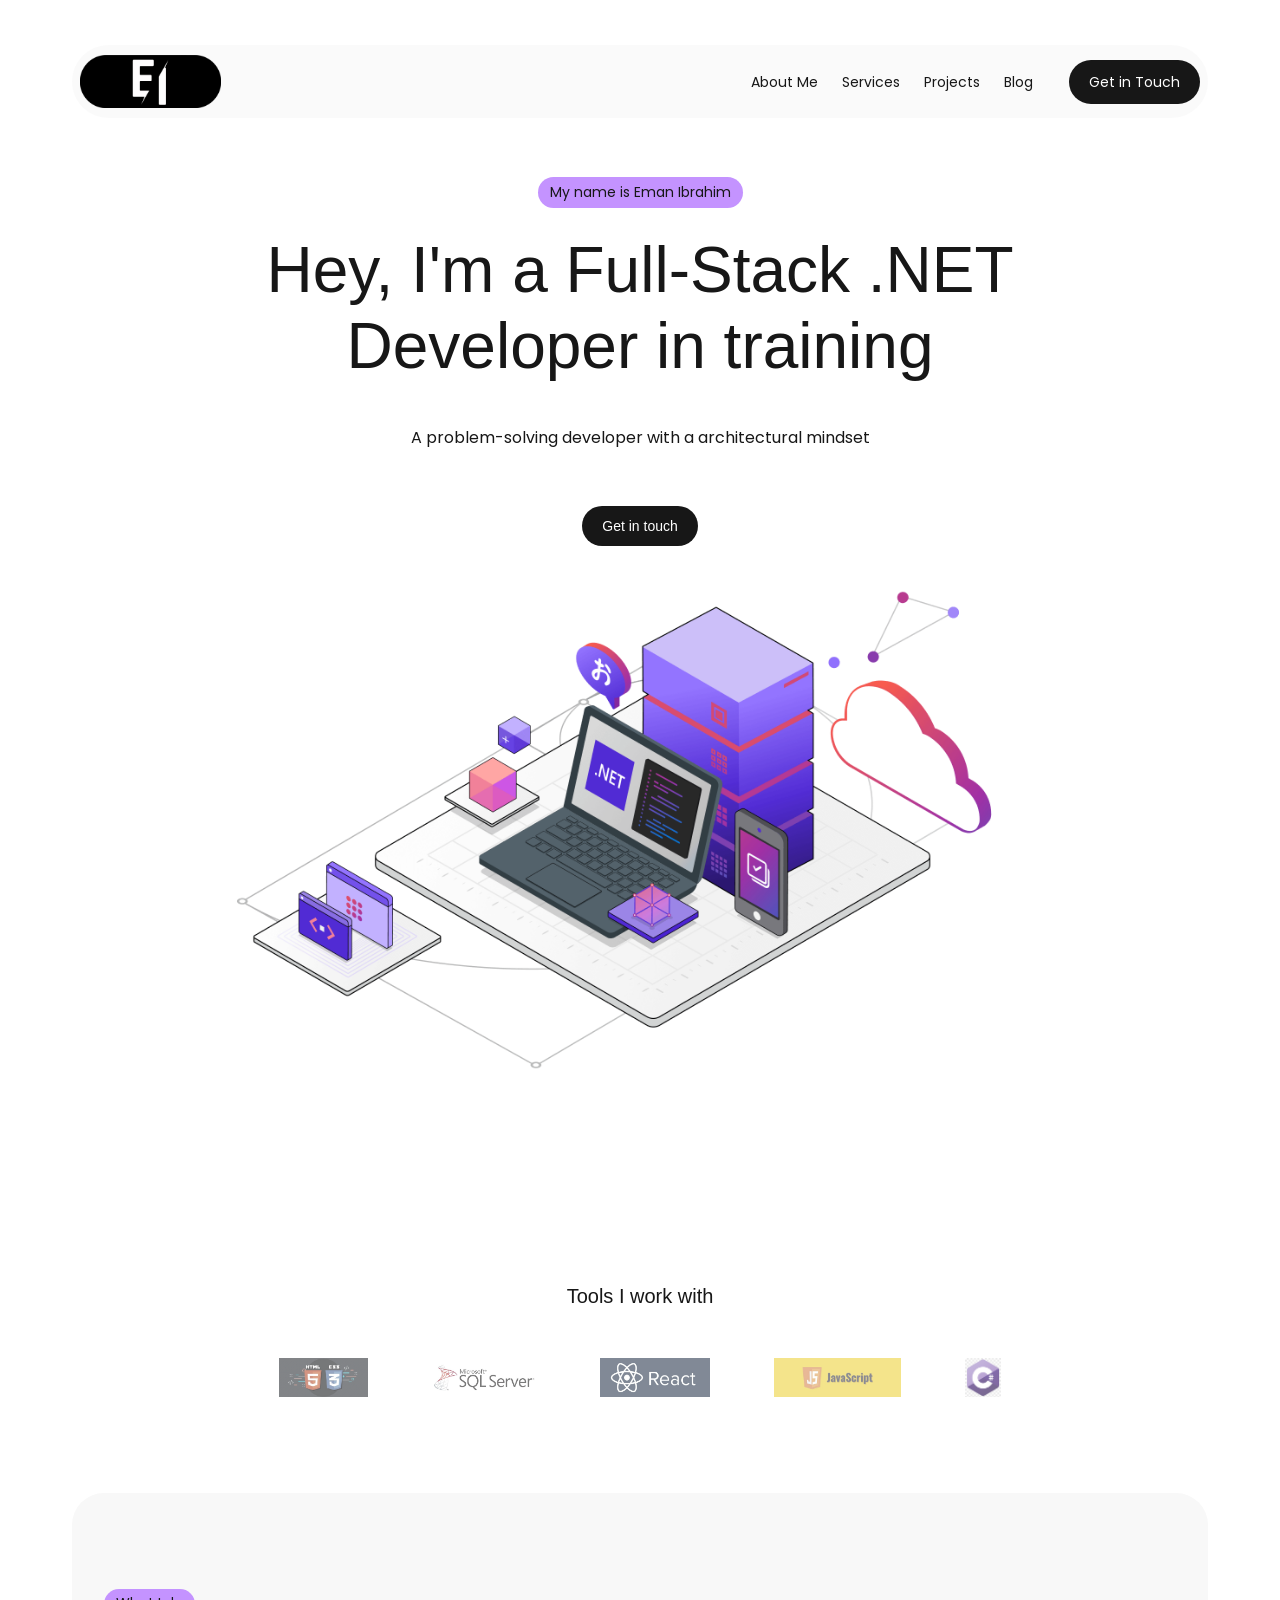
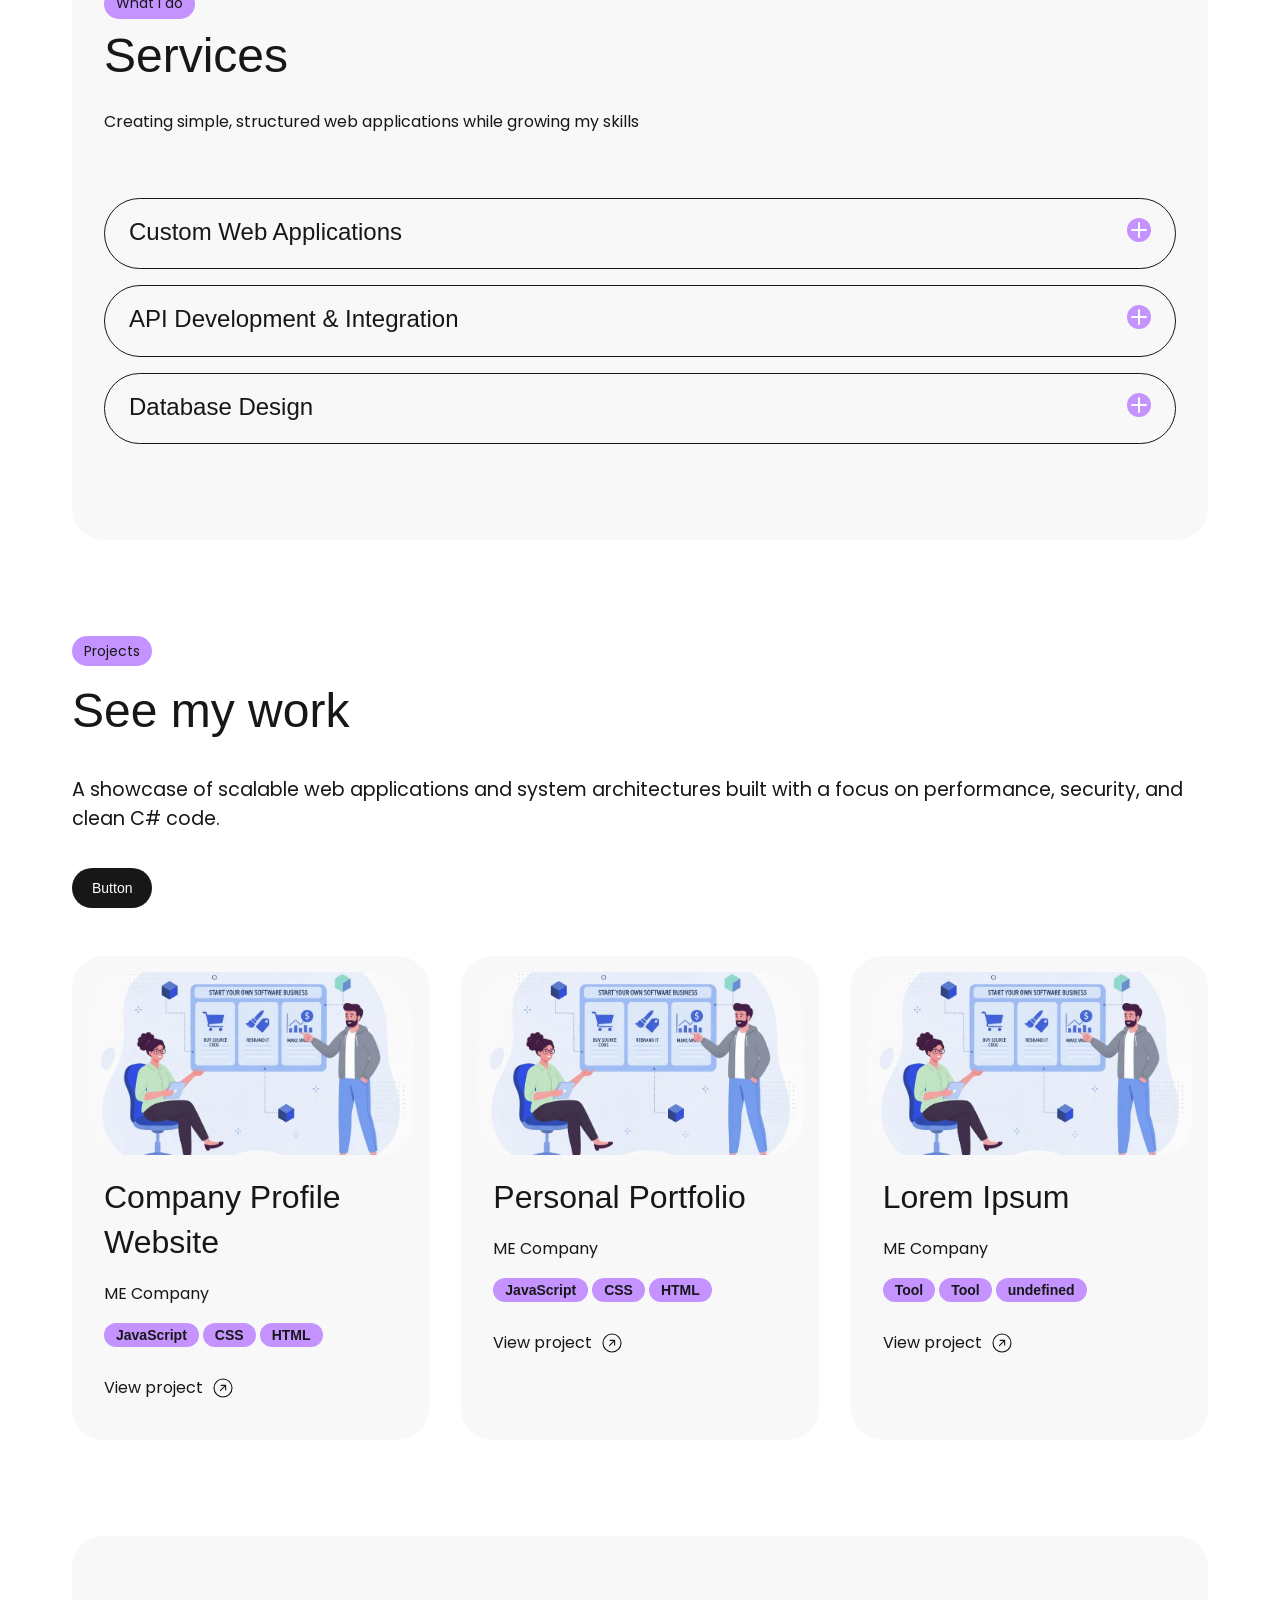
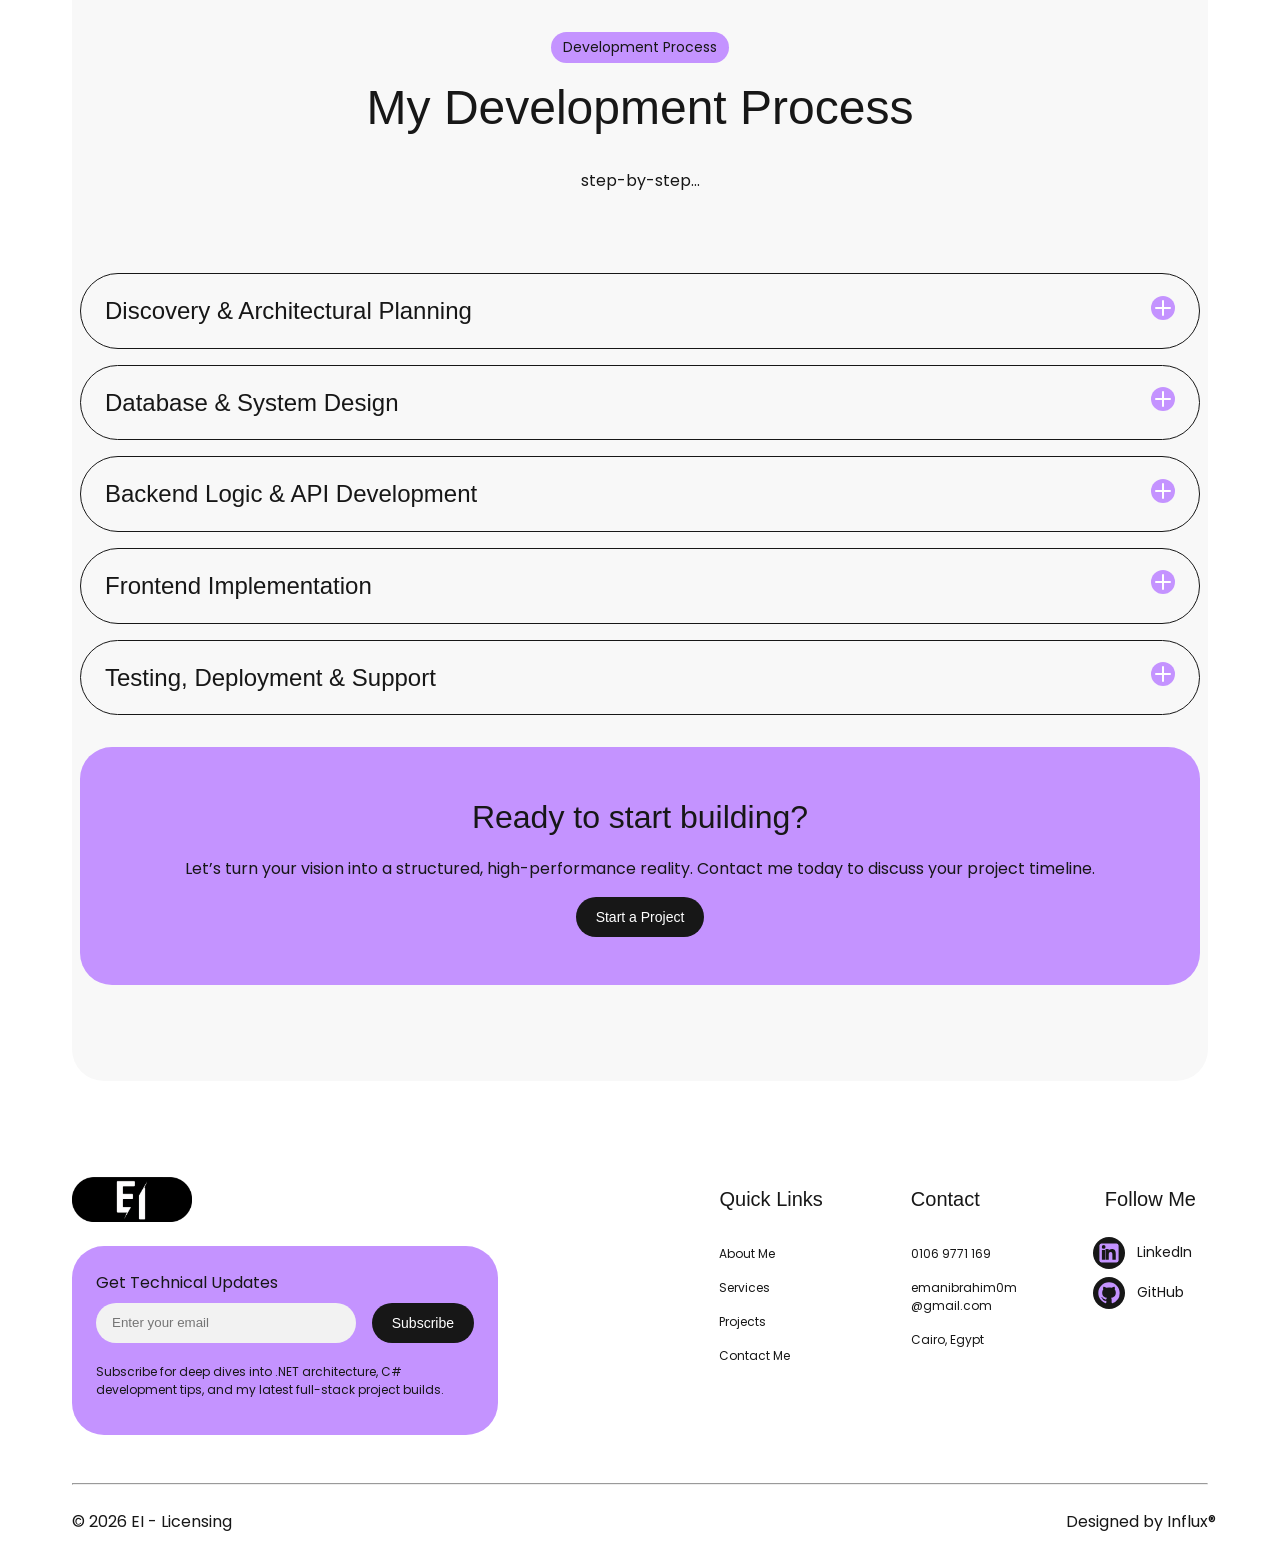
==== commit aab43385: "(Accordion - Style) changes." ====
--- a/index.html
+++ b/index.html
@@ -31,7 +31,7 @@
           </button>
         </div>
         <img
-          src="./assets/images/hero img.png"
+          src="./assets/images/hero imgs/main hero img.png"
           alt="Full-Stack .NET Developer"
           class="hero-img rounded-none"
         />
--- a/assets/css/main.css
+++ b/assets/css/main.css
@@ -243,7 +243,7 @@
     align-items: center;
     background: rgba(248, 248, 248, 0.75);
     backdrop-filter: blur(12px);
-    padding: 1.3rem 0.5rem;
+    padding: 0.5rem 0.5rem;
 }
 
 .nav-logo {
@@ -317,16 +317,16 @@
 /* Logos Section */
 .logo-componant {
     align-items: center; 
-    gap: 1.5rem;
+    gap: 3rem;
 }  
 
 .logos-icons {
     display: flex;
-    gap: 2rem;
+    gap: clamp(1rem, 5vw, 6rem);
 }
 
 .tool-logo {
-    height: 3rem;
+    height: clamp(2rem, 3vw, 3rem);
     width: auto;
     opacity: 0.6;
     filter: grayscale(30%);
@@ -337,11 +337,6 @@
     filter: grayscale(0%);
 }
 
-@media (max-width: 768px) {
-    .logos-icons {
-        gap: 0.5rem;
-    } 
-}
 
 /* Services Section */
 .services {
@@ -349,6 +344,12 @@
     padding: 6rem 2rem;
 }
 
+.service-name {
+    font-size: 1.5rem;
+    font-weight: 500;
+    margin: 0;
+}
+
 .services-head {
     gap: 0.5rem;
     align-items: flex-start;
@@ -365,7 +366,7 @@
     justify-content: space-between;
 }
 
-.service-name, .service-description  {
+.service-description  {
     font-size: var(--textsize-large); 
     margin: 0;
 }
@@ -395,7 +396,7 @@
     padding: 1.5rem;
 }
 
-@media (max-width: 768px) {
+@media (max-width: 900px) {
     .service-card-body, .service-card-body.active {
         grid-template-columns:1fr;
     }
@@ -449,7 +450,7 @@
     padding: 1.25rem 1rem;
 }
 
-@media (max-width: 768px) {
+@media (max-width: 900px) {
     .project-cards-container {
         grid-template-columns: repeat(2, 1fr);
     }
@@ -503,10 +504,6 @@
     align-items: center;
 }
 
-.process-card:has(.process-card-body.active) .accordion-icon svg {
-    transform: rotate(-45deg);
-    transition: transform 0.3s ease;
-}
 
 .process-card-body {
     padding: 0 1.5rem 1rem 1.5rem;
@@ -516,7 +513,7 @@
     background-color: var(--Lavender);
     align-items: center;
     text-align: center;
-    padding: clamp(0.5rem, 2vw, 2.5rem)  0;
+    padding: clamp(1rem, 4vw, 3rem)  4rem;
 }
 
 /* Accordion for poth process / service */
@@ -530,6 +527,12 @@
 
 .process-card:hover, .service-card:hover {
     cursor: pointer;
+}
+
+.process-card:has(.process-card-body.active) .accordion-icon svg,
+.service-card:has(.service-card-body.active) .accordion-icon svg {
+    transform: rotate(-45deg);
+    transition: transform 0.3s ease;
 }
 
 /* Footer */
@@ -619,9 +622,8 @@
 }
 
 @media (max-width: 480px) {
-    .footer-left {
-        grid-template-columns: repeat(2, 1fr);
-    }
+    grid-template-columns: repeat(2, 1fr);
+
     .footer-form {
         grid-template-columns: 1fr;
     }
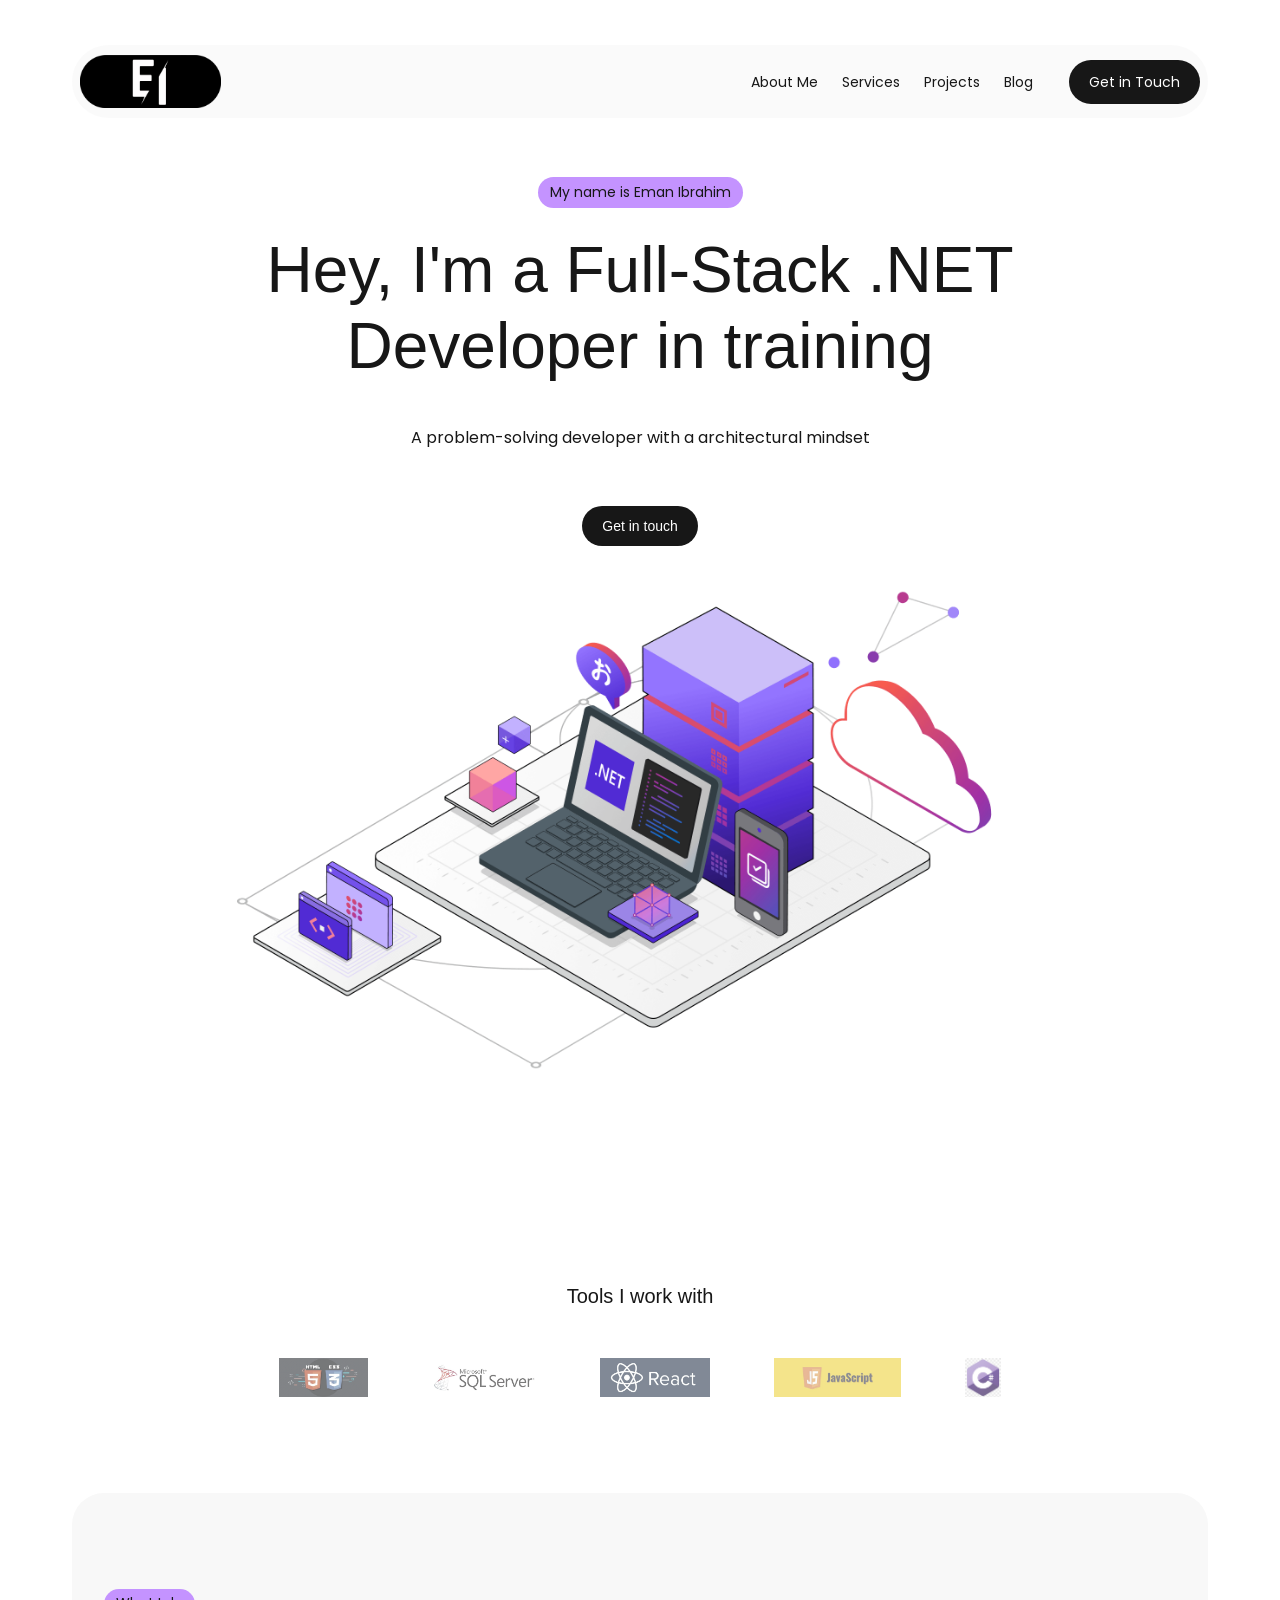
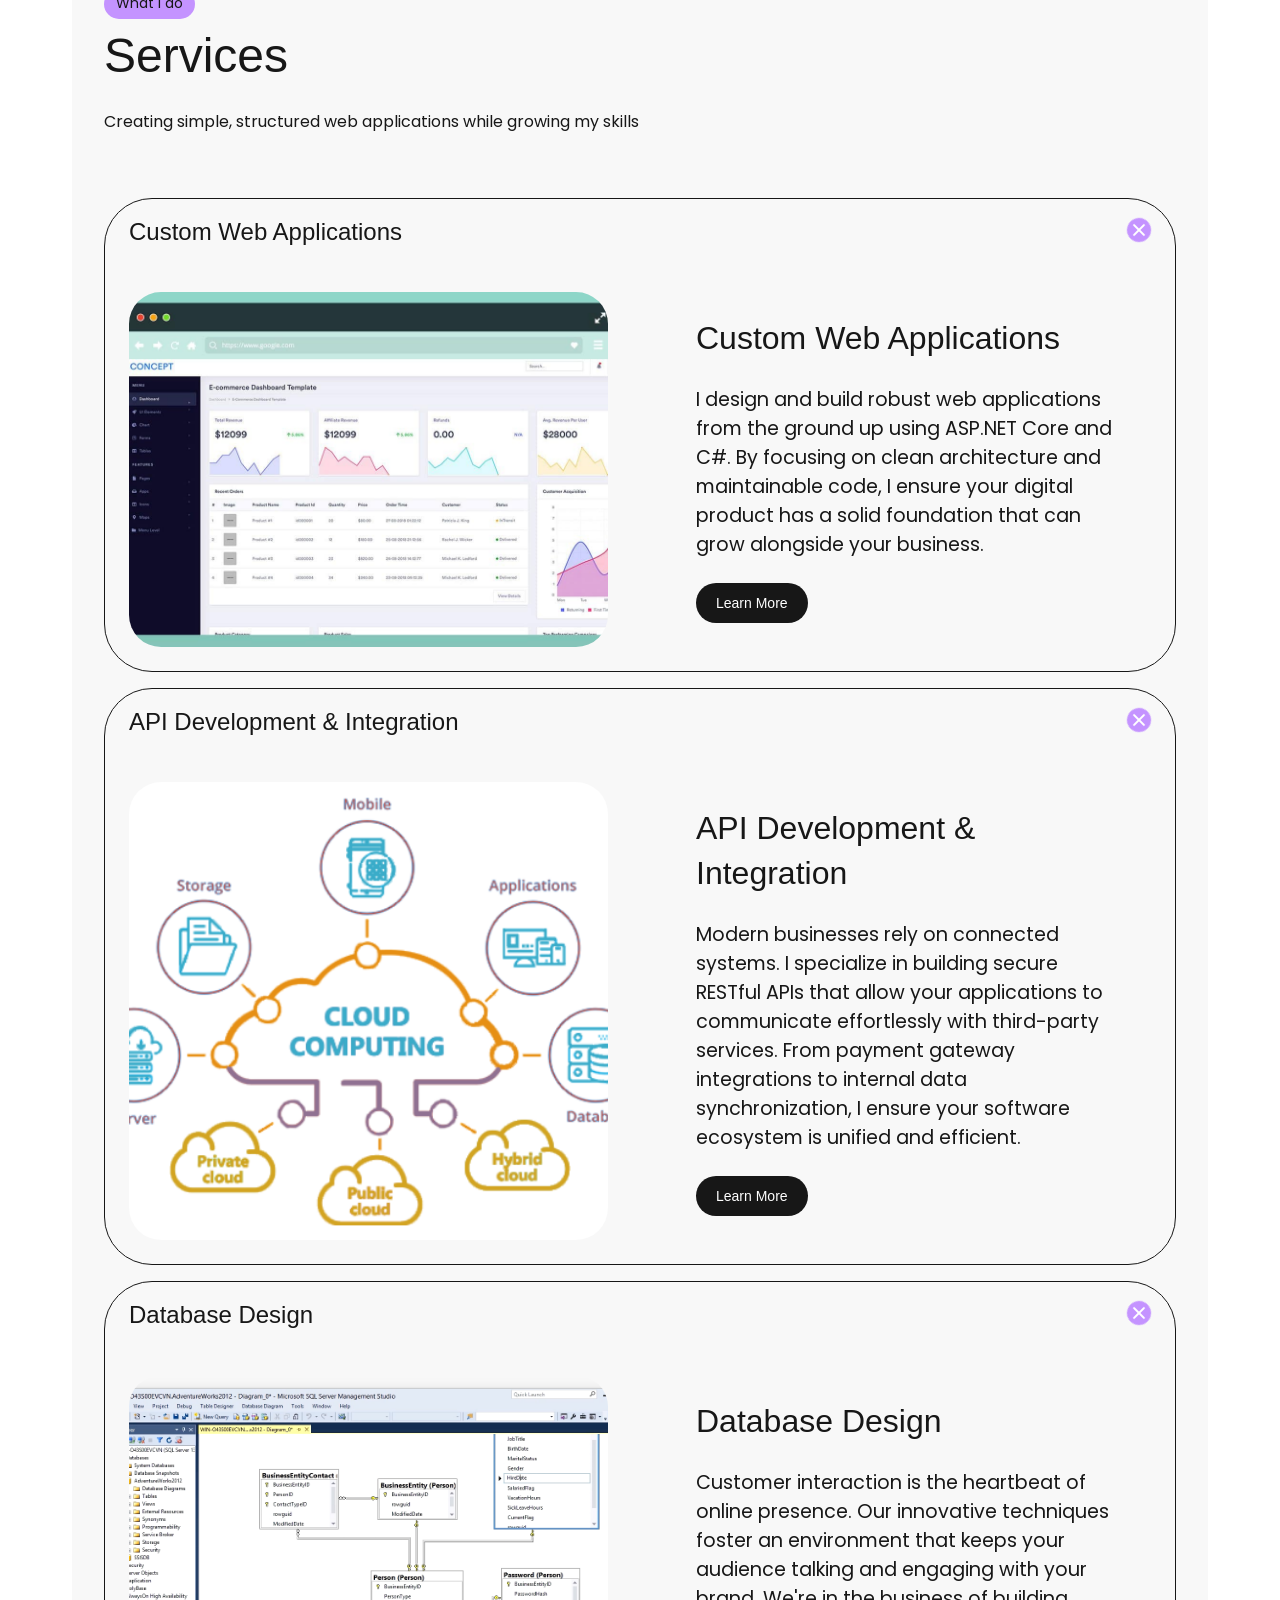
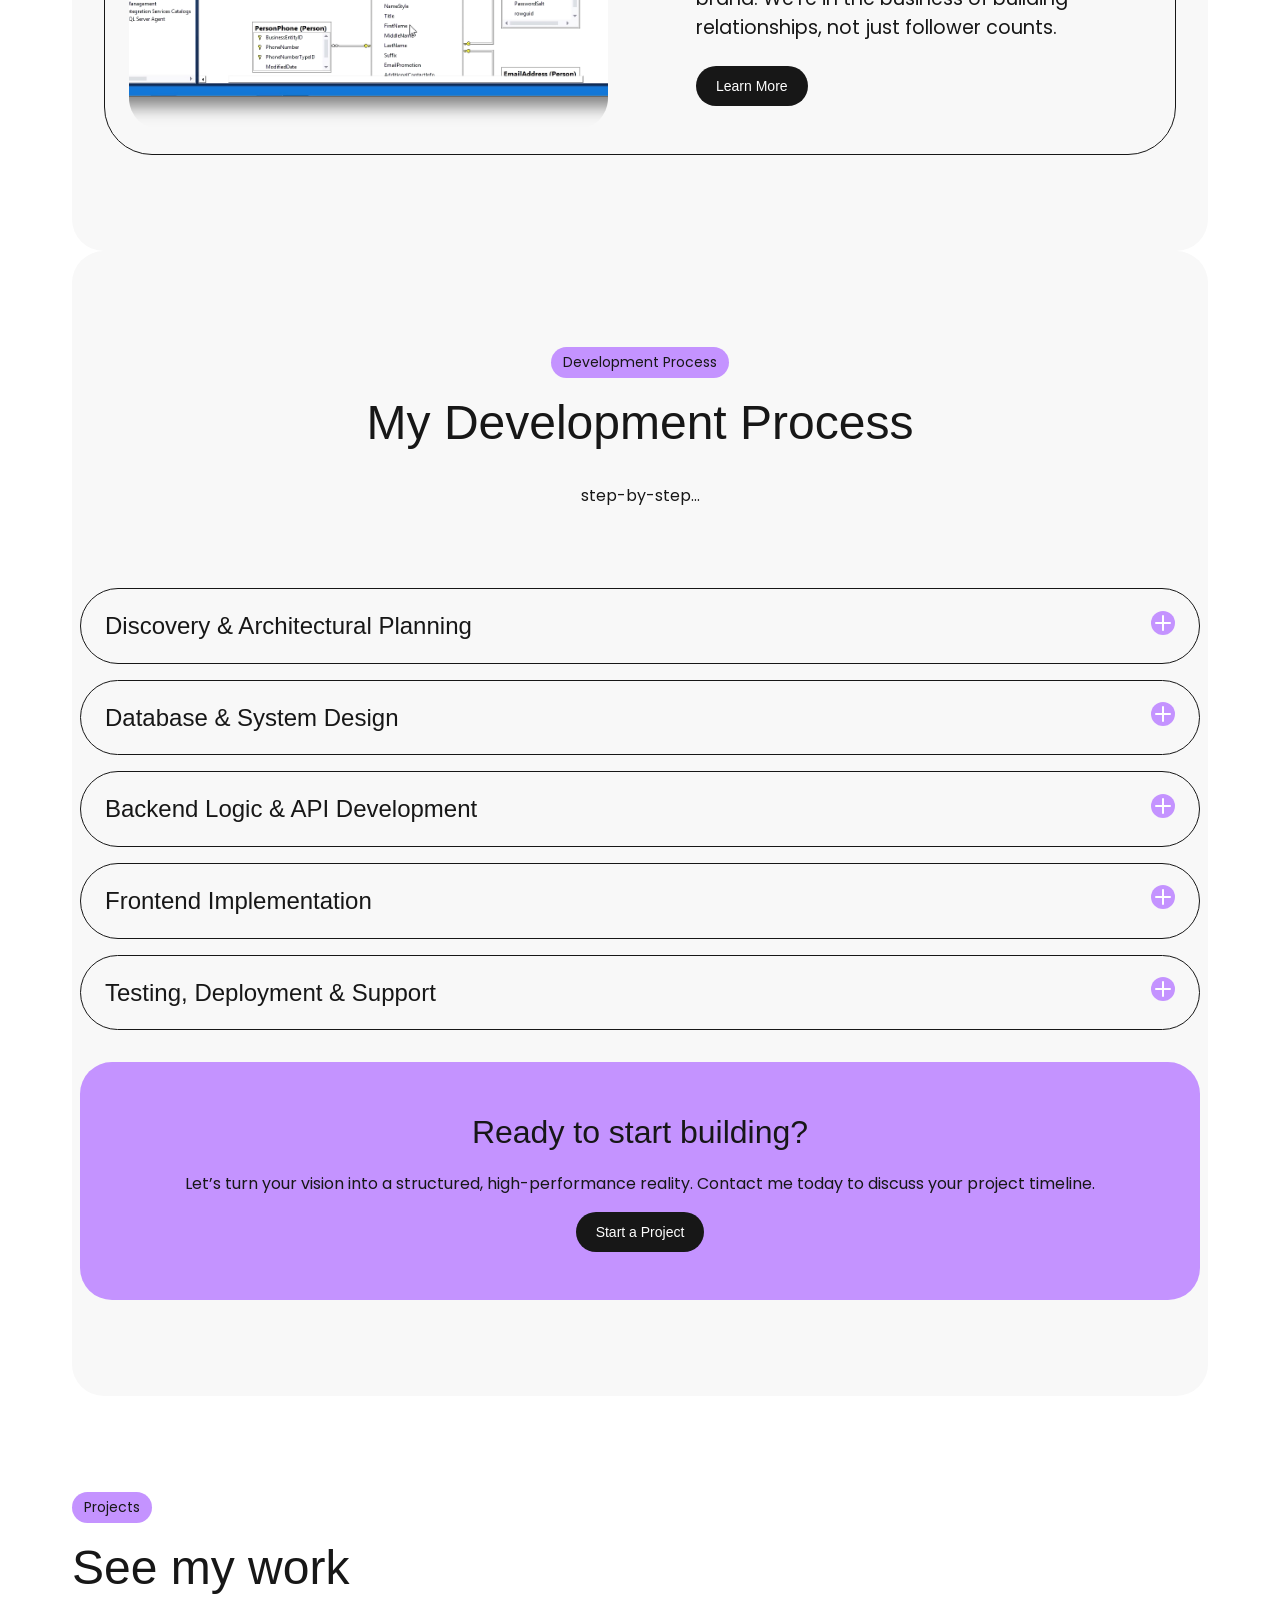
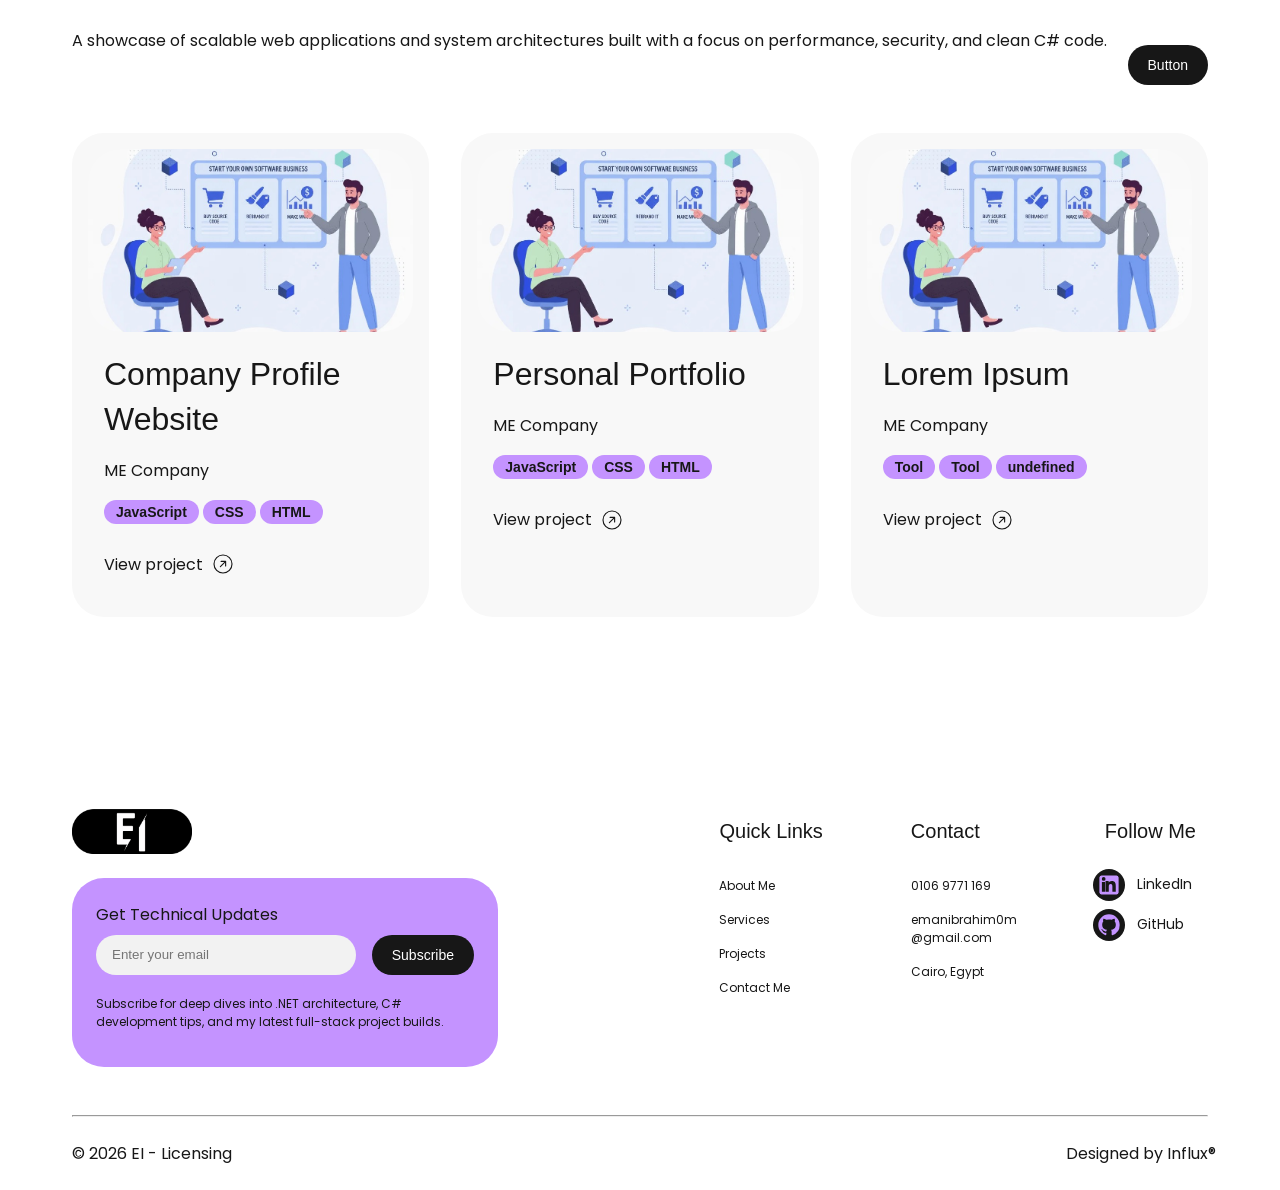
==== commit fa0c4b30: "Finish Service page + Diff changes" ====
--- a/index.html
+++ b/index.html
@@ -38,36 +38,7 @@
       </section>
 
       <!-- Logos Section -->
-      <section class="logo-componant flex-column">
-        <h6 class="logo-componant-header">Tools I work with</h6>
-        <div class="logos-icons">
-          <img
-            class="tool-logo"
-            src="./assets/images/logos/html-css-logo.jpg"
-            alt="Html css logo"
-          />
-          <img
-            class="tool-logo"
-            src="./assets/images/logos/sql-server-logo.jpg"
-            alt="sql server logo"
-          />
-          <img
-            class="tool-logo"
-            src="./assets/images/logos/react-logo.jpg"
-            alt="react logo"
-          />
-          <img
-            class="tool-logo"
-            src="./assets/images/logos/javascript-logo.jpg"
-            alt="javascript logo"
-          />
-          <img
-            class="tool-logo"
-            src="./assets/images/logos/c logo.jpg"
-            alt="C# logo"
-          />
-        </div>
-      </section>
+      <section class="logo-componant flex-column"></section>
 
       <!-- Services -->
       <section class="services rounded-corner">
@@ -79,22 +50,6 @@
           </p>
         </div>
         <div class="service-cards-container flex-column js-services"></div>
-      </section>
-
-      <!-- Projects -->
-      <section class="Projects">
-        <div class="projects-head">
-          <div class="project-head-left flex-column">
-            <div class="tag text-tag rounded-none">Projects</div>
-            <h2 class="projects-heading">See my work</h2>
-            <p class="project-head-text">
-              A showcase of scalable web applications and system architectures
-              built with a focus on performance, security, and clean C# code.
-            </p>
-          </div>
-          <button class="button button-primary rounded-none">Button</button>
-        </div>
-        <div class="project-cards-container js-project-cards-container"></div>
       </section>
 
       <!-- Development Process -->
@@ -116,6 +71,22 @@
           </button>
         </article>
       </section>
+
+      <!-- Projects -->
+      <section class="Projects">
+        <div class="section-head-v1">
+          <div class="section-head-left-v1 flex-column">
+            <div class="tag text-tag rounded-none">Projects</div>
+            <h2 class="section-heading-v1">See my work</h2>
+            <p class="project-head-text-v1">
+              A showcase of scalable web applications and system architectures
+              built with a focus on performance, security, and clean C# code.
+            </p>
+          </div>
+          <button class="button button-primary rounded-none">Button</button>
+        </div>
+        <div class="project-cards-container js-project-cards-container"></div>
+      </section>
     </main>
     <div class="footer-container"></div>
 
--- a/assets/css/main.css
+++ b/assets/css/main.css
@@ -74,7 +74,6 @@
 h1, h2, h3, h4, h5, h6 {
     margin: 0;
     font-weight: 500;
-    color: var(--black);
     line-height: 1.2;
 }
 
@@ -403,7 +402,7 @@
 }
 
 /* Projects */
-.projects-head {
+.section-head-v1 {
     display: flex;
     justify-content: space-between;
     align-items: flex-end;
@@ -411,13 +410,14 @@
     margin-bottom: 3rem;
 }
 
-.project-head-left {
+.section-head-left-v1 {
     gap: 1rem;
     align-items: flex-start; 
     margin-bottom: 1rem;
-}
-
-.project-head-text {
+    max-width: 75rem;
+}
+
+.section-head-text-v1 {
     font-size: var(--textsize-medium);
 }
 
@@ -517,11 +517,11 @@
 }
 
 /* Accordion for poth process / service */
-.process-card-body, .service-card-body{
+.process-card-body, .service-card-body.active{
     display: none;
 }
 
-.process-card-body.active, .service-card-body.active {
+.process-card-body.active, .service-card-body {
     display: grid;
 }
 
@@ -530,7 +530,7 @@
 }
 
 .process-card:has(.process-card-body.active) .accordion-icon svg,
-.service-card:has(.service-card-body.active) .accordion-icon svg {
+.service-card:has(.service-card-body) .accordion-icon svg {
     transform: rotate(-45deg);
     transition: transform 0.3s ease;
 }
@@ -622,8 +622,9 @@
 }
 
 @media (max-width: 480px) {
-    grid-template-columns: repeat(2, 1fr);
-
+    .footer-left {
+        grid-template-columns: repeat(2, 1fr);
+    }
     .footer-form {
         grid-template-columns: 1fr;
     }
@@ -631,3 +632,73 @@
 
 #end p { display: inline-block; } 
 #end p:last-child { position: absolute; right: 5% }
+
+/* About/Service Page  Hero Section */
+.a-s-hero {
+    display: grid;
+    grid-template-columns: repeat(2, 1fr);
+    gap: 5rem;
+    align-items: center;
+}
+
+.a-s-hero-left {
+    align-items: start; 
+    gap: 1rem;   
+}
+
+.a-s-hero-img {
+    aspect-ratio: 1;
+    object-fit: cover;
+    border-radius: 3rem;
+    width: 100%;
+    height: auto;
+    object-position: right;
+}
+
+.a-s-hero-body {
+    font-size: var(--textsize-medium);
+}
+
+@media (max-width: 768px) {
+    .a-s-hero {
+        grid-template-columns: 1fr;
+        gap: 2.5rem; 
+    }
+}
+
+/* Service-page / Progress Section */
+.progress-cards-container {
+    display: grid;
+    grid-template-columns: repeat(3, 1fr);
+    gap: 2rem;
+}
+
+.progress-card {
+    padding: 2rem;
+    gap: 3rem;
+}
+
+.progress-card:nth-child(odd) {
+    background-color: var(--black);
+    color: var(--white);
+} 
+.progress-card:nth-child(even) {
+    background-color: var(--Lavender);
+    color: var(--black);
+} 
+
+.progress-num {
+    font-size: 3rem;
+    font-weight: 700;
+}
+
+.progress-text {
+    font-size: var(--textsize-regular);
+}
+
+@media (max-width: 768px) {
+    .progress-cards-container {
+        grid-template-columns: repeat(2, 1fr);
+        gap: 1.5rem; 
+    }
+}
